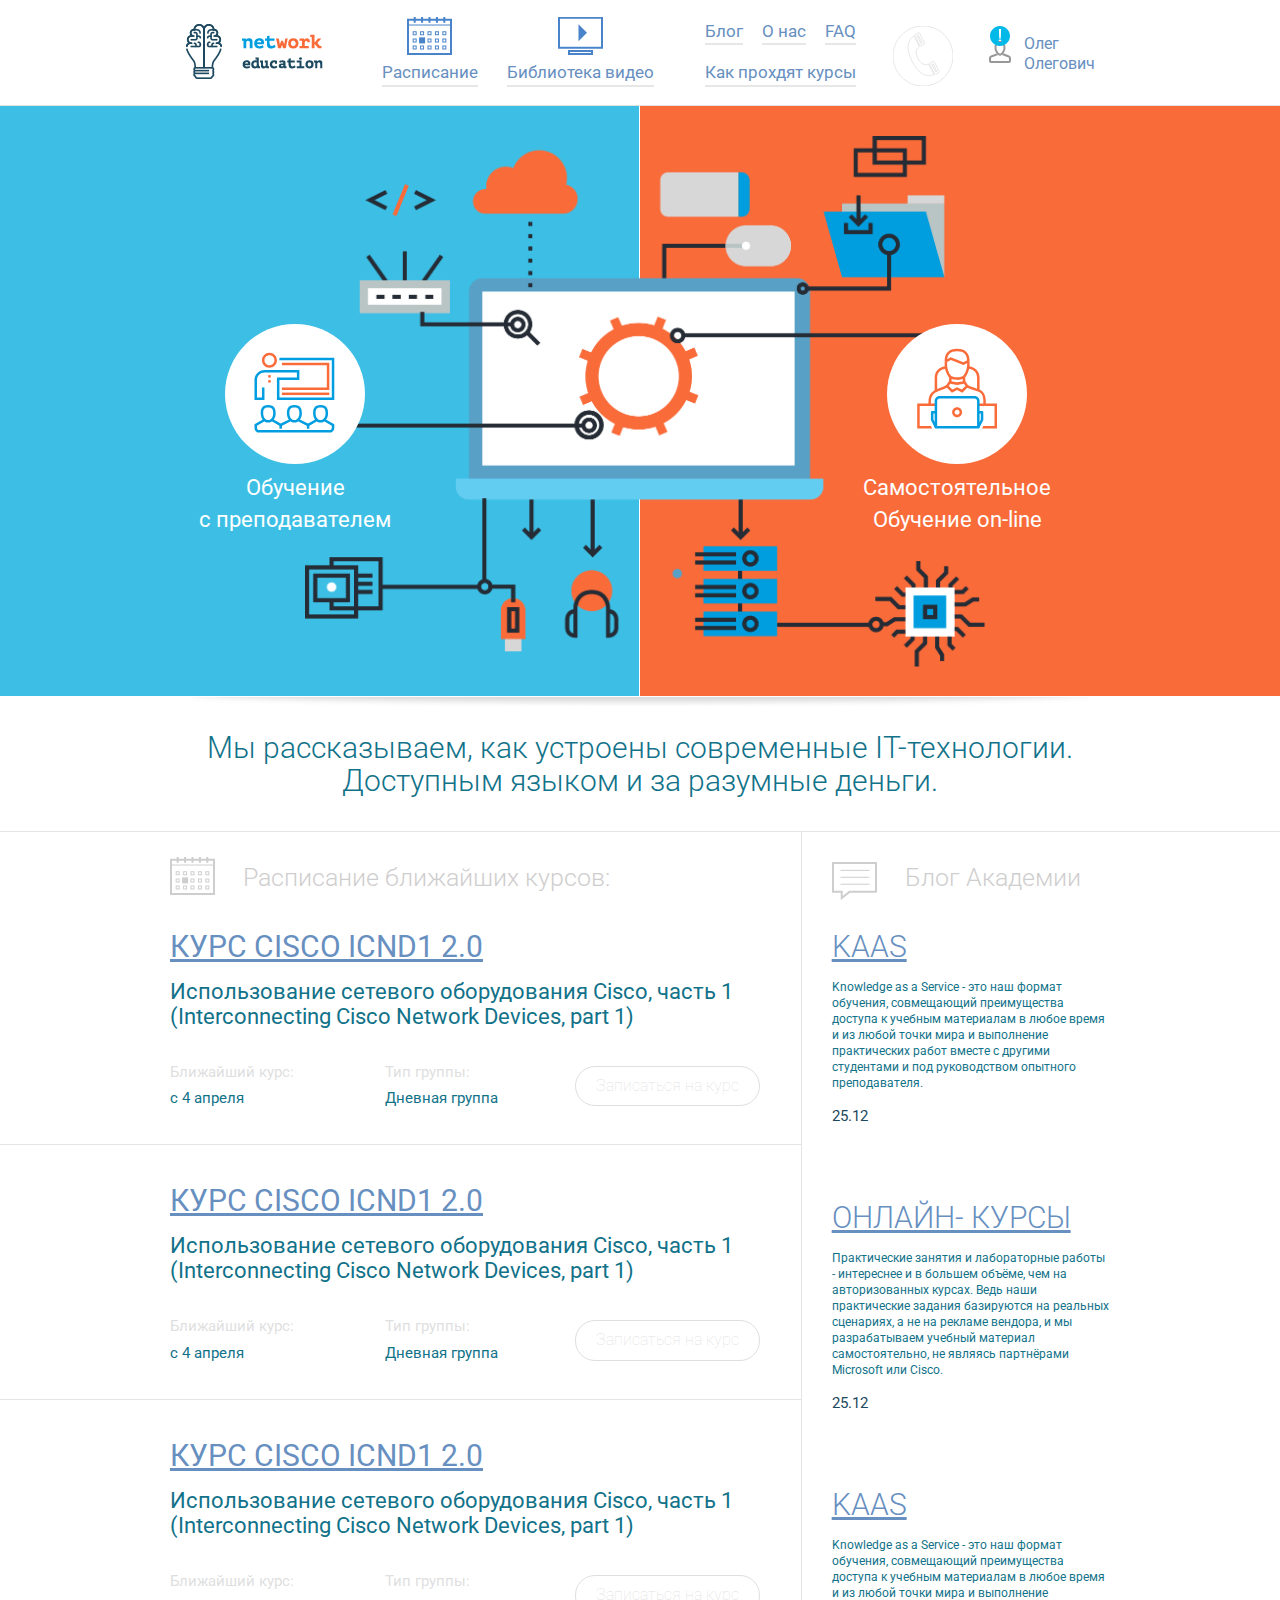
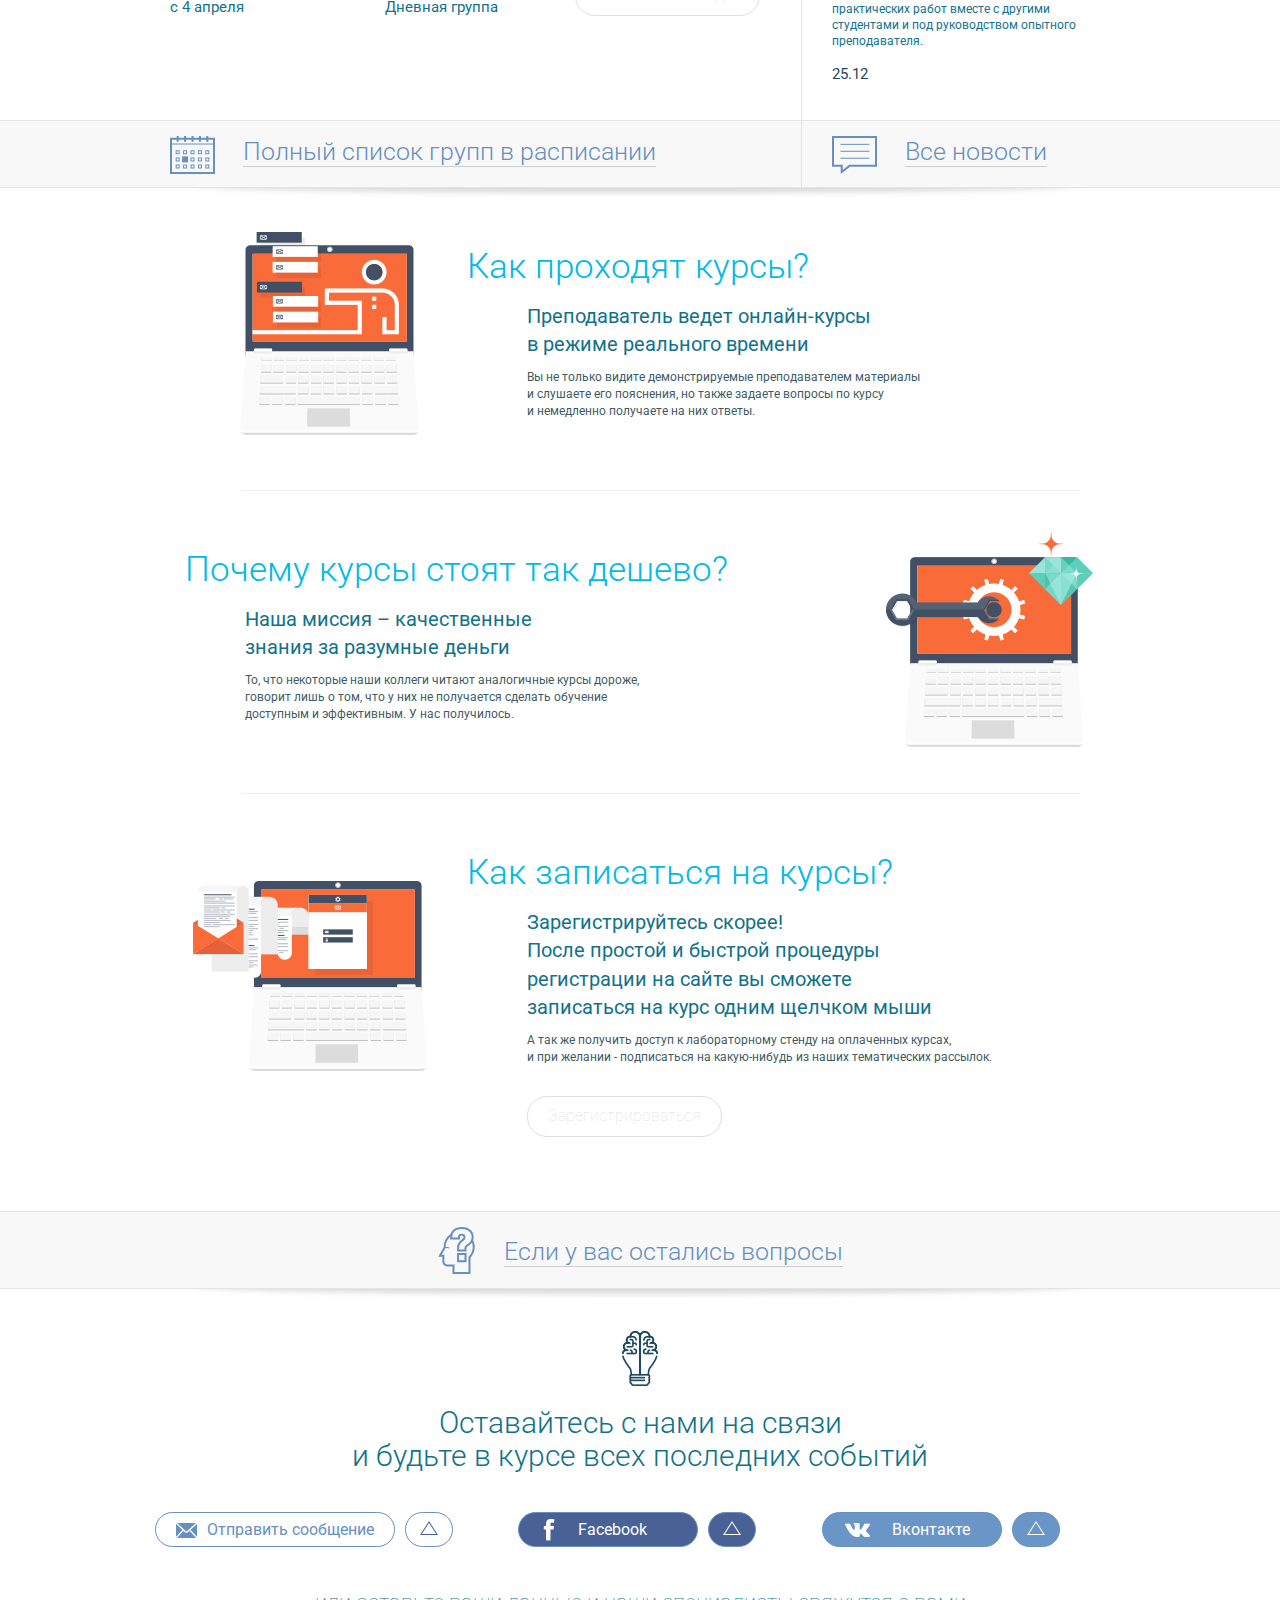
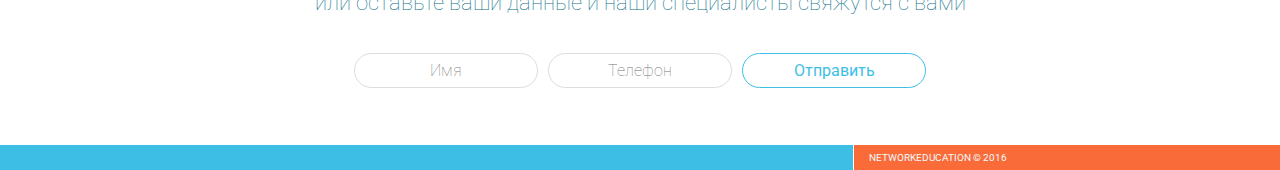
==== index.html @ aee4efd5 "Добавь кнопки состояний, выпадающие блоки" ====
<!DOCTYPE html>
<html lang="en">
<head>
    <meta charset="utf-8">
    <meta http-equiv="X-UA-Compatible" content="IE=edge">
    <meta name="viewport" content="width=device-width, initial-scale=1">
    <!-- The above 3 meta tags *must* come first in the head; any other head content must come *after* these tags -->
    <title>NetWork</title>
    <!-- Bootstrap -->
    <link href="css/bootstrap.min.css" rel="stylesheet">
    <link href="css/style.css" rel="stylesheet">
    <!-- HTML5 shim and Respond.js for IE8 support of HTML5 elements and media queries -->
    <!-- WARNING: Respond.js doesn't work if you view the page via file:// -->
    <!--[if lt IE 9]>
      <script src="https://oss.maxcdn.com/html5shiv/3.7.2/html5shiv.min.js"></script>
      <script src="https://oss.maxcdn.com/respond/1.4.2/respond.min.js"></script>
    <![endif]-->
</head>
<body>
<div class="header">
    <div class="container">
        <div class="col-xs-2">
            <a href="#" class="logo">
                <img src="img/logo.png" alt="">
            </a>
        </div>
        <div class="col-xs-10">
            <ul class="link_header link_header_icons">
                <li>
                    <a href="#">
                    <span class="link_header_ico">
                        <svg version="1.1" baseProfile="basic" id="Слой_1"
	 xmlns="http://www.w3.org/2000/svg" xmlns:xlink="http://www.w3.org/1999/xlink" x="0px" y="0px" width="45px" height="38px"
	 viewBox="0 0 45 38" xml:space="preserve">
<g>
	<path fill="#4984CA" d="M43,3.717V36H2V3.717H43 M45,1.717H0V38h45V1.717L45,1.717z"/>
</g>
<g>
	<g>
		<path fill="#4984CA" d="M8.67,15.317v2h-2v-2H8.67 M9.67,14.317h-4v4h4V14.317L9.67,14.317z"/>
	</g>
	<g>
		<path fill="#4984CA" d="M16.085,15.317v2h-2v-2H16.085 M17.085,14.317h-4v4h4V14.317L17.085,14.317z"/>
	</g>
	<g>
		<path fill="#4984CA" d="M23.5,15.317v2h-2v-2H23.5 M24.5,14.317h-4v4h4V14.317L24.5,14.317z"/>
	</g>
	<g>
		<path fill="#4984CA" d="M30.916,15.317v2h-2v-2H30.916 M31.916,14.317h-4v4h4V14.317L31.916,14.317z"/>
	</g>
	<g>
		<path fill="#4984CA" d="M38.331,15.317v2h-2v-2H38.331 M39.331,14.317h-4v4h4V14.317L39.331,14.317z"/>
	</g>
</g>
<g>
	<path fill="#4984CA" d="M8.67,22.389v2h-2v-2H8.67 M9.67,21.389h-4v4h4V21.389L9.67,21.389z"/>
</g>
<g>
	<path fill="#4984CA" d="M18.085,20.389h-6v6h6V20.389L18.085,20.389z"/>
</g>
<g>
	<path fill="#4984CA" d="M23.5,22.389v2h-2v-2H23.5 M24.5,21.389h-4v4h4V21.389L24.5,21.389z"/>
</g>
<g>
	<path fill="#4984CA" d="M30.916,22.389v2h-2v-2H30.916 M31.916,21.389h-4v4h4V21.389L31.916,21.389z"/>
</g>
<g>
	<path fill="#4984CA" d="M38.331,22.389v2h-2v-2H38.331 M39.331,21.389h-4v4h4V21.389L39.331,21.389z"/>
</g>
<g>
	<g>
		<path fill="#4984CA" d="M8.67,29.46v2h-2v-2H8.67 M9.67,28.46h-4v4h4V28.46L9.67,28.46z"/>
	</g>
	<g>
		<path fill="#4984CA" d="M16.085,29.46v2h-2v-2H16.085 M17.085,28.46h-4v4h4V28.46L17.085,28.46z"/>
	</g>
	<g>
		<path fill="#4984CA" d="M23.5,29.46v2h-2v-2H23.5 M24.5,28.46h-4v4h4V28.46L24.5,28.46z"/>
	</g>
	<g>
		<path fill="#4984CA" d="M30.916,29.46v2h-2v-2H30.916 M31.916,28.46h-4v4h4V28.46L31.916,28.46z"/>
	</g>
	<g>
		<path fill="#4984CA" d="M38.331,29.46v2h-2v-2H38.331 M39.331,28.46h-4v4h4V28.46L39.331,28.46z"/>
	</g>
</g>
<g>
	<rect x="7.17" y="0.217" fill="#4984CA" width="1" height="5"/>
	<g>
		<path fill="#4984CA" d="M7.67,0.717v4V0.717 M8.67-0.283h-2v6h2V-0.283L8.67-0.283z"/>
	</g>
</g>
<g>
	<rect x="36.832" y="0.217" fill="#4984CA" width="1" height="5"/>
	<g>
		<path fill="#4984CA" d="M37.332,0.717v4V0.717 M38.332-0.283h-2v6h2V-0.283L38.332-0.283z"/>
	</g>
</g>
<g>
	<rect x="14.585" y="0.217" fill="#4984CA" width="1" height="5"/>
	<g>
		<path fill="#4984CA" d="M15.085,0.717v4V0.717 M16.085-0.283h-2v6h2V-0.283L16.085-0.283z"/>
	</g>
</g>
<g>
	<rect x="22" y="0.217" fill="#4984CA" width="1" height="5"/>
	<g>
		<path fill="#4984CA" d="M22.5,0.717v4V0.717 M23.5-0.283h-2v6h2V-0.283L23.5-0.283z"/>
	</g>
</g>
<g>
	<rect x="29.416" y="0.217" fill="#4984CA" width="1" height="5"/>
	<g>
		<path fill="#4984CA" d="M29.916,0.717v4V0.717 M30.916-0.283h-2v6h2V-0.283L30.916-0.283z"/>
	</g>
</g>
<line fill="none" stroke="#4984CA" stroke-miterlimit="10" x1="0" y1="8.016" x2="45" y2="8.016"/>
</svg>
                    </span>
                    <span class="link_header_txt">
                        Расписание
                    </span>
                </a>
                </li>
                <li>
                    <a href="#">
                    <span class="link_header_ico">
                        <svg version="1.1" baseProfile="basic" id="Слой_1"
	 xmlns="http://www.w3.org/2000/svg" xmlns:xlink="http://www.w3.org/1999/xlink" x="0px" y="0px" width="45px" height="38px"
	 viewBox="0 0 45 38" xml:space="preserve">
<g>
	<path fill="#4984CA" d="M43,1.717v28H2v-28H43 M45-0.283H0v32h45V-0.283L45-0.283z"/>
</g>
<g>
	<path fill="#4984CA" d="M33,35v1H12v-1H33 M35,33H10v5h25V33L35,33z"/>
</g>
<polygon fill="#4984CA" points="20.508,24.208 20.508,7.225 29,15.716 "/>
</svg>
                    </span>
                    <span class="link_header_txt">
                        Библиотека видео
                    </span>
                    </a>
                </li>
            </ul>
            <ul class="link_header links_header">
                <li>
                    <a href="#">
                    <span class="link_header_txt">
                        Блог
                    </span>
                    </a>
                </li>
                <li>
                    <a href="#">
                    <span class="link_header_txt">
                        О нас
                    </span>
                    </a>
                </li>
                <li>
                    <a href="#">
                    <span class="link_header_txt">
                       FAQ
                    </span>
                    </a>
                </li>
                <li>
                    <a href="#">
                    <span class="link_header_txt">
                        Как прохдят курсы
                    </span>
                    </a>
                </li>
            </ul>
            <div class="call_and_prof_name">
                <div class="phone_bl">
                    <button class="call_btn">
                        <svg version="1.1" id="Слой_1" xmlns="http://www.w3.org/2000/svg" xmlns:xlink="http://www.w3.org/1999/xlink" x="0px" y="0px"
	 width="60px" height="60px" viewBox="0 0 60 60" enable-background="new 0 0 60 60" xml:space="preserve">
<path class="circle_phone" fill="transparent" stroke="#e7e7e7" d="M30,0C13.432,0,0,13.432,0,30c0,16.568,13.432,30,30,30c16.568,0,30-13.432,30-30C60,13.432,46.568,0,30,0
	L30,0z"/>
<g>
	<path fill="none" stroke="#e7e7e7" d="M25.257,9.135l3.926,7.616l-1.157,0.596L24.1,9.731L25.257,9.135 M25.815,6.686
		c-0.108,0-0.218,0.025-0.321,0.077l-3.462,1.785c-0.345,0.178-0.481,0.603-0.304,0.947l5.115,9.921
		c0.124,0.242,0.371,0.381,0.626,0.381c0.108,0,0.218-0.025,0.32-0.078l3.463-1.786c0.344-0.179,0.479-0.601,0.303-0.947
		l-5.114-9.92C26.317,6.824,26.07,6.686,25.815,6.686L25.815,6.686z"/>
</g>
<g>
	<path fill="none" stroke="#e7e7e7" d="M40.002,37.708l3.925,7.612l-1.157,0.598l-3.924-7.613L40.002,37.708 M40.561,35.258
		c-0.106,0-0.219,0.025-0.322,0.079l-3.463,1.783c-0.344,0.177-0.479,0.603-0.303,0.946l5.114,9.922
		c0.122,0.242,0.368,0.381,0.624,0.381c0.107,0,0.219-0.025,0.322-0.078l3.462-1.786c0.345-0.177,0.479-0.603,0.305-0.944
		l-5.114-9.922C41.061,35.396,40.814,35.258,40.561,35.258L40.561,35.258z"/>
</g>
<g>
	<path fill="none" stroke="#e7e7e7"d="M36.309,49.619c-4.468,0-11.064-2.471-17.13-14.241c-8.463-16.423-1.464-23.122,0.883-24.783L21,9.93
		l5.465,10.603l-0.683,0.506c-0.546,0.404-1.314,1.123-1.871,2.249c-0.828,1.673-1.326,4.614,1.002,9.134
		c2.631,5.105,5.729,6.178,7.866,6.178c0.822,0,1.496-0.156,1.918-0.287l0.802-0.252l5.46,10.602l-1.087,0.379
		C39.113,49.305,37.88,49.619,36.309,49.619z"/>
</g>
</svg>
                    </button>
                    <div class="call_back__data">
                        <svg class="phone_ico_call" version="1.1" id="Слой_1" xmlns="http://www.w3.org/2000/svg" xmlns:xlink="http://www.w3.org/1999/xlink" x="0px" y="0px"
	 width="60px" height="60px" viewBox="0 0 60 60" enable-background="new 0 0 60 60" xml:space="preserve">
<path class="circle_phone" fill="transparent" stroke="none" d="M30,0C13.432,0,0,13.432,0,30c0,16.568,13.432,30,30,30c16.568,0,30-13.432,30-30C60,13.432,46.568,0,30,0
	L30,0z"/>
<g>
	<path fill="none" stroke="#e7e7e7" d="M25.257,9.135l3.926,7.616l-1.157,0.596L24.1,9.731L25.257,9.135 M25.815,6.686
		c-0.108,0-0.218,0.025-0.321,0.077l-3.462,1.785c-0.345,0.178-0.481,0.603-0.304,0.947l5.115,9.921
		c0.124,0.242,0.371,0.381,0.626,0.381c0.108,0,0.218-0.025,0.32-0.078l3.463-1.786c0.344-0.179,0.479-0.601,0.303-0.947
		l-5.114-9.92C26.317,6.824,26.07,6.686,25.815,6.686L25.815,6.686z"/>
</g>
<g>
	<path fill="none" stroke="#e7e7e7" d="M40.002,37.708l3.925,7.612l-1.157,0.598l-3.924-7.613L40.002,37.708 M40.561,35.258
		c-0.106,0-0.219,0.025-0.322,0.079l-3.463,1.783c-0.344,0.177-0.479,0.603-0.303,0.946l5.114,9.922
		c0.122,0.242,0.368,0.381,0.624,0.381c0.107,0,0.219-0.025,0.322-0.078l3.462-1.786c0.345-0.177,0.479-0.603,0.305-0.944
		l-5.114-9.922C41.061,35.396,40.814,35.258,40.561,35.258L40.561,35.258z"/>
</g>
<g>
	<path fill="none" stroke="#e7e7e7"d="M36.309,49.619c-4.468,0-11.064-2.471-17.13-14.241c-8.463-16.423-1.464-23.122,0.883-24.783L21,9.93
		l5.465,10.603l-0.683,0.506c-0.546,0.404-1.314,1.123-1.871,2.249c-0.828,1.673-1.326,4.614,1.002,9.134
		c2.631,5.105,5.729,6.178,7.866,6.178c0.822,0,1.496-0.156,1.918-0.287l0.802-0.252l5.46,10.602l-1.087,0.379
		C39.113,49.305,37.88,49.619,36.309,49.619z"/>
</g>
</svg>
                      <div class="call_back_container">
                          <p>Оставьте ваши данные и наши специалисты свяжутся с вами</p>
                          <div class="col-xs-4 form_callback">
                              <input type="text" class="form_input" placeholder="Имя">
                          </div>
                          <div class="col-xs-4 form_callback">
                              <input type="text" class="form_input" placeholder="Телефон">
                          </div>
                          <div class="col-xs-4 form_callback">
                              <a href="#" class="btn_form">Отправить</a>
                          </div>
                      </div>
                    </div>
                </div>
                <a href="#" class="prof_link">
                    <span class="prof_link_ico">
                        <svg version="1.1" baseProfile="basic" id="Слой_1"
	 xmlns="http://www.w3.org/2000/svg" xmlns:xlink="http://www.w3.org/1999/xlink" x="0px" y="0px" width="22px" height="22px"
	 viewBox="0 0 22 22" xml:space="preserve">
<path fill="#989898" d="M11,1.858c2.879,0,3.51,3.548,3.51,4.916c0,2.461-2.034,5.851-3.51,5.851c-1.476,0-3.51-3.39-3.51-5.851
	C7.49,5.407,8.121,1.858,11,1.858 M11-0.142c-3.875,0-5.51,3.873-5.51,6.916c0,3.043,2.466,7.851,5.51,7.851
	c3.043,0,5.51-4.808,5.51-7.851C16.51,3.731,14.875-0.142,11-0.142L11-0.142z"/>
<g>
	<path fill="#989898" d="M122.5-12.25v28h-41v-28H122.5 M124.5-14.25h-45v32h45V-14.25L124.5-14.25z"/>
</g>
<path fill="#989898" d="M20.137,14.523l-5.584-2.179c-0.45,0.621-0.962,1.156-1.518,1.554l6.373,2.487
	C19.668,16.487,20,16.973,20,17.251V20H2v-2.749c0-0.274,0.327-0.749,0.583-0.847l6.443-2.466c-0.566-0.392-1.089-0.924-1.548-1.549
	l-5.61,2.146C0.84,14.93,0,16.151,0,17.251V20c0,1.1,0.9,2,2,2h18c1.1,0,2-0.9,2-2v-2.749C22,16.151,21.161,14.924,20.137,14.523z"
	/>
</svg>
                    </span>
                    <span class="prof_link_name">
                        Олег<br>
                        Олегович
                    </span>
                </a>
            </div>
        </div>
    </div>
</div>
<div class="content">
    <div class="trainin_bl">
        <a href="#" class="trainin_bl_left">
            <img class="image_left" src="img/img_blue_bl.png">
            <span class="trainin_link">
                <span class="trainin_link_ico">
                    <img src="img/left.svg" alt="">
                </span>
                <span class="trainin_link_txt">Обучение<br>с преподавателем</span>
            </span>
        </a>
        <a href="#" class="trainin_bl_right">
            <img class="image_right" src="img/img_orange_bl.png">
            <span class="trainin_link">
                <span class="trainin_link_ico">
                    <img src="img/right.svg" alt="">
                </span>
                <span class="trainin_link_txt">Самостоятельное<br>Обучение on-line</span>
            </span>
        </a>
    </div>
    <div class="container">
        <div class="row">
            <div class="col-xs-12 text-center">
                <h1 class="title_opis">Мы рассказываем, как устроены современные IT-технологии.
                    Доступным языком и за разумные деньги.</h1>
            </div>
        </div>
        <div class="row kurs_and_news_bl">
            <div class="col-xs-8 courses_bl_list">
                <div class="col-xs-12">
                    <p class="forums_blocks courses block">
                        <span class="ico_forums">
                        <svg version="1.1" baseProfile="basic" id="Слой_1"
	 xmlns="http://www.w3.org/2000/svg" xmlns:xlink="http://www.w3.org/1999/xlink" x="0px" y="0px" width="45px" height="38px"
	 viewBox="0 0 45 38" xml:space="preserve">
<g>
	<path fill="#4984CA" d="M43,3.717V36H2V3.717H43 M45,1.717H0V38h45V1.717L45,1.717z"/>
</g>
<g>
	<g>
		<path fill="#4984CA" d="M8.67,15.317v2h-2v-2H8.67 M9.67,14.317h-4v4h4V14.317L9.67,14.317z"/>
	</g>
	<g>
		<path fill="#4984CA" d="M16.085,15.317v2h-2v-2H16.085 M17.085,14.317h-4v4h4V14.317L17.085,14.317z"/>
	</g>
	<g>
		<path fill="#4984CA" d="M23.5,15.317v2h-2v-2H23.5 M24.5,14.317h-4v4h4V14.317L24.5,14.317z"/>
	</g>
	<g>
		<path fill="#4984CA" d="M30.916,15.317v2h-2v-2H30.916 M31.916,14.317h-4v4h4V14.317L31.916,14.317z"/>
	</g>
	<g>
		<path fill="#4984CA" d="M38.331,15.317v2h-2v-2H38.331 M39.331,14.317h-4v4h4V14.317L39.331,14.317z"/>
	</g>
</g>
<g>
	<path fill="#4984CA" d="M8.67,22.389v2h-2v-2H8.67 M9.67,21.389h-4v4h4V21.389L9.67,21.389z"/>
</g>
<g>
	<path fill="#4984CA" d="M18.085,20.389h-6v6h6V20.389L18.085,20.389z"/>
</g>
<g>
	<path fill="#4984CA" d="M23.5,22.389v2h-2v-2H23.5 M24.5,21.389h-4v4h4V21.389L24.5,21.389z"/>
</g>
<g>
	<path fill="#4984CA" d="M30.916,22.389v2h-2v-2H30.916 M31.916,21.389h-4v4h4V21.389L31.916,21.389z"/>
</g>
<g>
	<path fill="#4984CA" d="M38.331,22.389v2h-2v-2H38.331 M39.331,21.389h-4v4h4V21.389L39.331,21.389z"/>
</g>
<g>
	<g>
		<path fill="#4984CA" d="M8.67,29.46v2h-2v-2H8.67 M9.67,28.46h-4v4h4V28.46L9.67,28.46z"/>
	</g>
	<g>
		<path fill="#4984CA" d="M16.085,29.46v2h-2v-2H16.085 M17.085,28.46h-4v4h4V28.46L17.085,28.46z"/>
	</g>
	<g>
		<path fill="#4984CA" d="M23.5,29.46v2h-2v-2H23.5 M24.5,28.46h-4v4h4V28.46L24.5,28.46z"/>
	</g>
	<g>
		<path fill="#4984CA" d="M30.916,29.46v2h-2v-2H30.916 M31.916,28.46h-4v4h4V28.46L31.916,28.46z"/>
	</g>
	<g>
		<path fill="#4984CA" d="M38.331,29.46v2h-2v-2H38.331 M39.331,28.46h-4v4h4V28.46L39.331,28.46z"/>
	</g>
</g>
<g>
	<rect x="7.17" y="0.217" fill="#4984CA" width="1" height="5"/>
	<g>
		<path fill="#4984CA" d="M7.67,0.717v4V0.717 M8.67-0.283h-2v6h2V-0.283L8.67-0.283z"/>
	</g>
</g>
<g>
	<rect x="36.832" y="0.217" fill="#4984CA" width="1" height="5"/>
	<g>
		<path fill="#4984CA" d="M37.332,0.717v4V0.717 M38.332-0.283h-2v6h2V-0.283L38.332-0.283z"/>
	</g>
</g>
<g>
	<rect x="14.585" y="0.217" fill="#4984CA" width="1" height="5"/>
	<g>
		<path fill="#4984CA" d="M15.085,0.717v4V0.717 M16.085-0.283h-2v6h2V-0.283L16.085-0.283z"/>
	</g>
</g>
<g>
	<rect x="22" y="0.217" fill="#4984CA" width="1" height="5"/>
	<g>
		<path fill="#4984CA" d="M22.5,0.717v4V0.717 M23.5-0.283h-2v6h2V-0.283L23.5-0.283z"/>
	</g>
</g>
<g>
	<rect x="29.416" y="0.217" fill="#4984CA" width="1" height="5"/>
	<g>
		<path fill="#4984CA" d="M29.916,0.717v4V0.717 M30.916-0.283h-2v6h2V-0.283L30.916-0.283z"/>
	</g>
</g>
<line fill="none" stroke="#4984CA" stroke-miterlimit="10" x1="0" y1="8.016" x2="45" y2="8.016"/>
</svg>
                    </span>
                        Расписание ближайших курсов:</p>
                </div>
                <div class="col-xs-12 kurs_bl">
                    <div class="row">
                        <div class="col-xs-12">
                            <a href="#" class="title_name_courses">Курс Cisco ICND1 2.0</a>
                            <p class="info_name_courses">Использование сетевого оборудования Cisco, часть 1 (Interconnecting Cisco Network Devices, part 1) </p>
                        </div>
                    </div>
                    <div class="row">
                        <div class="col-xs-4">
                            <span class="nearest_courses">Ближайший курс:</span>
                            <span class="nearest_courses_date">с 4 апреля</span>
                        </div>
                        <div class="col-xs-4">
                            <span class="nearest_courses">Тип группы:</span>
                            <span class="nearest_courses_date">Дневная группа</span>
                        </div>
                        <div class="col-xs-4">
                            <button class="btn btn_rec_courses">Записаться на курс</button>
                        </div>
                    </div>
                </div>
                <div class="col-xs-12 kurs_bl">
                    <div class="row">
                        <div class="col-xs-12">
                            <a href="#" class="title_name_courses">Курс Cisco ICND1 2.0</a>
                            <p class="info_name_courses">Использование сетевого оборудования Cisco, часть 1 (Interconnecting Cisco Network Devices, part 1) </p>
                        </div>
                    </div>
                    <div class="row">
                        <div class="col-xs-4">
                            <span class="nearest_courses">Ближайший курс:</span>
                            <span class="nearest_courses_date">с 4 апреля</span>
                        </div>
                        <div class="col-xs-4">
                            <span class="nearest_courses">Тип группы:</span>
                            <span class="nearest_courses_date">Дневная группа</span>
                        </div>
                        <div class="col-xs-4">
                            <button class="btn btn_rec_courses">Записаться на курс</button>
                        </div>
                    </div>
                </div>
                <div class="col-xs-12 kurs_bl">
                    <div class="row">
                        <div class="col-xs-12">
                            <a href="#" class="title_name_courses">Курс Cisco ICND1 2.0</a>
                            <p class="info_name_courses">Использование сетевого оборудования Cisco, часть 1 (Interconnecting Cisco Network Devices, part 1) </p>
                        </div>
                    </div>
                    <div class="row">
                        <div class="col-xs-4">
                            <span class="nearest_courses">Ближайший курс:</span>
                            <span class="nearest_courses_date">с 4 апреля</span>
                        </div>
                        <div class="col-xs-4">
                            <span class="nearest_courses">Тип группы:</span>
                            <span class="nearest_courses_date">Дневная группа</span>
                        </div>
                        <div class="col-xs-4">
                            <button class="btn btn_rec_courses">Записаться на курс</button>
                        </div>
                    </div>
                </div>
            </div>
            <div class="col-xs-4 blogs_bl_list">
                <div class="col-xs-12">
                    <p class="forums_blocks blog_academ">
                        <span class="ico_forums">
                        <svg version="1.1" baseProfile="basic" id="Слой_1"
	 xmlns="http://www.w3.org/2000/svg" xmlns:xlink="http://www.w3.org/1999/xlink" x="0px" y="0px" width="45px" height="38px"
	 viewBox="0 0 45 38" xml:space="preserve">
<g>
	<g>
		<g>
			<path fill="#4984CA" d="M43,2v26.703H18.122h-0.686l-0.542,0.421l-6.156,4.787v-3.208v-2h-2H2V2H43 M45,0H0v30.703h8.738V38
				l9.384-7.297H45V0L45,0z"/>
		</g>
		<g>
			<g>
				<rect x="8.46" y="7.83" fill="#4984CA" width="28.929" height="1"/>
			</g>
			<g>
				<rect x="8.46" y="14.775" fill="#4984CA" width="28.929" height="1"/>
			</g>
			<g>
				<rect x="8.46" y="21.716" fill="#4984CA" width="28.929" height="1"/>
			</g>
		</g>
	</g>
</g>
</svg>
                    </span>
                        Блог Академии</p>
                </div>
                <div class="col-xs-12 blogs_bl">
                    <div class="row">
                        <div class="col-xs-12">
                            <a href="#" class="title_name_courses">KaaS</a>
                            <p class="info_name_courses">Knowledge as a Service - это наш
                                формат обучения, совмещающий
                                преимущества доступа к учебным материалам в любое время и из любой точки мира и выполнение практических работ вместе с другими студентами и под руководством опытного преподавателя.</p>
                        </div>
                    </div>
                    <div class="row">
                        <div class="col-xs-12">
                            <span class="date_blogs">25.12</span>
                        </div>
                    </div>
                </div>
                <div class="col-xs-12 blogs_bl">
                    <div class="row">
                        <div class="col-xs-12">
                            <a href="#" class="title_name_courses">Онлайн- курсы</a>
                            <p class="info_name_courses">
                                Практические занятия и лабораторные работы - интереснее и в большем объёме, чем на авторизованных курсах. Ведь наши практические задания базируются на реальных сценариях, а не на рекламе вендора, и мы разрабатываем учебный материал самостоятельно, не являясь партнёрами Microsoft или Cisco.
                            </p>
                        </div>
                    </div>
                    <div class="row">
                        <div class="col-xs-12">
                            <span class="date_blogs">25.12</span>
                        </div>
                    </div>
                </div>
                <div class="col-xs-12 blogs_bl">
                    <div class="row">
                        <div class="col-xs-12">
                            <a href="#" class="title_name_courses">KaaS</a>
                            <p class="info_name_courses">Knowledge as a Service - это наш
                                формат обучения, совмещающий
                                преимущества доступа к учебным материалам в любое время и из любой точки мира и выполнение практических работ вместе с другими студентами и под руководством опытного преподавателя.</p>
                        </div>
                    </div>
                    <div class="row">
                        <div class="col-xs-12">
                            <span class="date_blogs">25.12</span>
                        </div>
                    </div>
                </div>
            </div>
        </div>
    </div>
    <div class="link_pod_kurs">
        <div class="container">
            <div class="row kurs_and_news_bl">
                <div class="col-xs-8 courses_bl_list">
                    <div class="col-xs-12">
                        <a href="#" class="forums_blocks blog_academ">
                        <span class="ico_forums">
                          <svg version="1.1" baseProfile="basic" id="Слой_1"
	 xmlns="http://www.w3.org/2000/svg" xmlns:xlink="http://www.w3.org/1999/xlink" x="0px" y="0px" width="45px" height="38px"
	 viewBox="0 0 45 38" xml:space="preserve">
<g>
	<path fill="#4984CA" d="M43,3.717V36H2V3.717H43 M45,1.717H0V38h45V1.717L45,1.717z"/>
</g>
<g>
	<g>
		<path fill="#4984CA" d="M8.67,15.317v2h-2v-2H8.67 M9.67,14.317h-4v4h4V14.317L9.67,14.317z"/>
	</g>
	<g>
		<path fill="#4984CA" d="M16.085,15.317v2h-2v-2H16.085 M17.085,14.317h-4v4h4V14.317L17.085,14.317z"/>
	</g>
	<g>
		<path fill="#4984CA" d="M23.5,15.317v2h-2v-2H23.5 M24.5,14.317h-4v4h4V14.317L24.5,14.317z"/>
	</g>
	<g>
		<path fill="#4984CA" d="M30.916,15.317v2h-2v-2H30.916 M31.916,14.317h-4v4h4V14.317L31.916,14.317z"/>
	</g>
	<g>
		<path fill="#4984CA" d="M38.331,15.317v2h-2v-2H38.331 M39.331,14.317h-4v4h4V14.317L39.331,14.317z"/>
	</g>
</g>
<g>
	<path fill="#4984CA" d="M8.67,22.389v2h-2v-2H8.67 M9.67,21.389h-4v4h4V21.389L9.67,21.389z"/>
</g>
<g>
	<path fill="#4984CA" d="M18.085,20.389h-6v6h6V20.389L18.085,20.389z"/>
</g>
<g>
	<path fill="#4984CA" d="M23.5,22.389v2h-2v-2H23.5 M24.5,21.389h-4v4h4V21.389L24.5,21.389z"/>
</g>
<g>
	<path fill="#4984CA" d="M30.916,22.389v2h-2v-2H30.916 M31.916,21.389h-4v4h4V21.389L31.916,21.389z"/>
</g>
<g>
	<path fill="#4984CA" d="M38.331,22.389v2h-2v-2H38.331 M39.331,21.389h-4v4h4V21.389L39.331,21.389z"/>
</g>
<g>
	<g>
		<path fill="#4984CA" d="M8.67,29.46v2h-2v-2H8.67 M9.67,28.46h-4v4h4V28.46L9.67,28.46z"/>
	</g>
	<g>
		<path fill="#4984CA" d="M16.085,29.46v2h-2v-2H16.085 M17.085,28.46h-4v4h4V28.46L17.085,28.46z"/>
	</g>
	<g>
		<path fill="#4984CA" d="M23.5,29.46v2h-2v-2H23.5 M24.5,28.46h-4v4h4V28.46L24.5,28.46z"/>
	</g>
	<g>
		<path fill="#4984CA" d="M30.916,29.46v2h-2v-2H30.916 M31.916,28.46h-4v4h4V28.46L31.916,28.46z"/>
	</g>
	<g>
		<path fill="#4984CA" d="M38.331,29.46v2h-2v-2H38.331 M39.331,28.46h-4v4h4V28.46L39.331,28.46z"/>
	</g>
</g>
<g>
	<rect x="7.17" y="0.217" fill="#4984CA" width="1" height="5"/>
	<g>
		<path fill="#4984CA" d="M7.67,0.717v4V0.717 M8.67-0.283h-2v6h2V-0.283L8.67-0.283z"/>
	</g>
</g>
<g>
	<rect x="36.832" y="0.217" fill="#4984CA" width="1" height="5"/>
	<g>
		<path fill="#4984CA" d="M37.332,0.717v4V0.717 M38.332-0.283h-2v6h2V-0.283L38.332-0.283z"/>
	</g>
</g>
<g>
	<rect x="14.585" y="0.217" fill="#4984CA" width="1" height="5"/>
	<g>
		<path fill="#4984CA" d="M15.085,0.717v4V0.717 M16.085-0.283h-2v6h2V-0.283L16.085-0.283z"/>
	</g>
</g>
<g>
	<rect x="22" y="0.217" fill="#4984CA" width="1" height="5"/>
	<g>
		<path fill="#4984CA" d="M22.5,0.717v4V0.717 M23.5-0.283h-2v6h2V-0.283L23.5-0.283z"/>
	</g>
</g>
<g>
	<rect x="29.416" y="0.217" fill="#4984CA" width="1" height="5"/>
	<g>
		<path fill="#4984CA" d="M29.916,0.717v4V0.717 M30.916-0.283h-2v6h2V-0.283L30.916-0.283z"/>
	</g>
</g>
<line fill="none" stroke="#4984CA" stroke-miterlimit="10" x1="0" y1="8.016" x2="45" y2="8.016"/>
</svg>
                    </span>
                            <span>Полный список групп в расписании</span></a>
                    </div>
                </div>
                <div class="col-xs-4 blogs_bl_list">
                    <div class="col-xs-12">
                        <a href="#" class="forums_blocks blog_academ">
                        <span class="ico_forums">
                        <svg version="1.1" baseProfile="basic" id="Слой_1"
	 xmlns="http://www.w3.org/2000/svg" xmlns:xlink="http://www.w3.org/1999/xlink" x="0px" y="0px" width="45px" height="38px"
	 viewBox="0 0 45 38" xml:space="preserve">
<g>
	<g>
		<g>
			<path fill="#4984CA" d="M43,2v26.703H18.122h-0.686l-0.542,0.421l-6.156,4.787v-3.208v-2h-2H2V2H43 M45,0H0v30.703h8.738V38
				l9.384-7.297H45V0L45,0z"/>
		</g>
		<g>
			<g>
				<rect x="8.46" y="7.83" fill="#4984CA" width="28.929" height="1"/>
			</g>
			<g>
				<rect x="8.46" y="14.775" fill="#4984CA" width="28.929" height="1"/>
			</g>
			<g>
				<rect x="8.46" y="21.716" fill="#4984CA" width="28.929" height="1"/>
			</g>
		</g>
	</g>
</g>
</svg>
                    </span>
                            <span>Все новости</span></a>
                    </div>
                </div>
            </div>
        </div>
    </div>
    <div class="container step_courses">
        <div class="row step_courses_list">
            <div class="col-xs-3 step_courses_img_bl">
                <img src="img/img_1.png" alt="">
            </div>
            <div class="col-xs-7 step_courses_txt_bl">
                <h3 class="step_courses_title">Как проходят курсы?</h3>
                <div class="step_courses_bl_txt">
                    <p class="step_courses_text">Преподаватель ведет онлайн-курсы<br>
                        в режиме реального времени </p>
                    <p class="step_courses_comment">Вы не только видите демонстрируемые преподавателем материалы<br>
                        и слушаете его пояснения, но также задаете вопросы по курсу<br>
                        и немедленно получаете на них ответы.</p>
                </div>
            </div>
            <hr>
        </div>
        <div class="row step_courses_list">
            <div class="col-xs-7 step_courses_txt_bl">
                <h3 class="step_courses_title">Почему курсы стоят так дешево?</h3>
                <div class="step_courses_bl_txt">
                    <p class="step_courses_text">Наша миссия – качественные<br>
                        знания за разумные деньги </p>
                    <p class="step_courses_comment">То, что некоторые наши коллеги читают аналогичные курсы дороже,<br>
                        говорит лишь о том, что у них не получается сделать обучение<br>
                        доступным и эффективным. У нас получилось.<br>
                        </p>
                </div>
            </div>
            <div class="col-xs-3 step_courses_img_bl">
                <img src="img/img_2.png" alt="">
            </div>
            <hr>
        </div>
        <div class="row step_courses_list">
            <div class="col-xs-3 step_courses_img_bl">
                <img src="img/img_3.png" alt="" style="margin-top: 40px">
            </div>
            <div class="col-xs-7 step_courses_txt_bl">
                <h3 class="step_courses_title">Как записаться на курсы?</h3>
                <div class="step_courses_bl_txt">
                    <p class="step_courses_text">Зарегистрируйтесь скорее!<br>
                        После простой и быстрой процедуры<br>
                        регистрации на сайте вы сможете<br>
                        записаться на курс одним щелчком мыши </p>
                    <p class="step_courses_comment">А так же получить доступ к лабораторному стенду на оплаченных курсах,<br>
                        и при желании - подписаться на какую-нибудь из наших тематических рассылок.</p>
                    <button class="btn btn_rec_courses">Зарегистрироваться</button>

                </div>
            </div>
        </div>


    </div>
    <div class="link_pod_kurs">
        <div class="container">
            <div class="row kurs_and_news_bl">
                <div class="col-xs-12 text-center">

                        <a href="#" class="forums_blocks blog_academ">
                        <span class="ico_forums">
                        <svg version="1.1" baseProfile="basic" id="Слой_1"
	 xmlns="http://www.w3.org/2000/svg" xmlns:xlink="http://www.w3.org/1999/xlink" x="0px" y="0px" width="38px" height="47px"
	 viewBox="0 0 38 47" xml:space="preserve">
<g>
	<g>
		<g>
			<path fill="#4984CA" d="M32.48,46.904H14.496v-7.505H9.294c-2.71,0-4.915-2.204-4.915-4.914v-4.732H0.274l5.417-9.383
				c-0.004-0.134-0.007-0.269-0.007-0.405c0-5.498,2.953-10.637,7.707-13.412l1.009,1.728c-4.142,2.418-6.715,6.895-6.715,11.685
				c0,0.205,0.007,0.408,0.016,0.61l0.013,0.292l-3.975,6.886H6.38v6.732c0,1.606,1.308,2.914,2.915,2.914h7.201v7.505H30.48v-15.1
				l0.293-0.293c2.547-2.549,3.949-5.939,3.949-9.546c0-2.069-0.454-4.054-1.351-5.9l1.799-0.873
				c1.029,2.121,1.552,4.399,1.552,6.773c0,4.001-1.503,7.77-4.242,10.66V46.904z"/>
		</g>
	</g>
	<g>
		<g>
			<path fill="none" stroke="#4984CA" stroke-width="2" stroke-miterlimit="10" d="M7.953,28.94"/>
		</g>
		<g>
			<path fill="none" stroke="#4984CA" stroke-width="2" stroke-miterlimit="10" d="M12.503,24.021"/>
		</g>
		<g>
			<path fill="#4984CA" d="M11.1,21.527c-0.753-0.287-2.262-0.577-4.249-0.816l0.12-0.993c1.461,0.176,3.425,0.471,4.485,0.875
				L11.1,21.527z"/>
		</g>
	</g>
	<g>
		<g>
			<path fill="#4984CA" d="M26.54,28.016v5.334h-5.438v-5.334H26.54 M28.54,26.016h-2h-5.438h-2v2v5.334v2h2h5.438h2v-2v-5.334
				V26.016L28.54,26.016z"/>
		</g>
		<g>
			<path fill="#4984CA" d="M23.799,2.02c7.473,0,9.896,4.648,9.896,7.668c0,7.589-6.555,6.556-7.233,11.362v1.51h-5.359v-1.79
				c0.555-6.873,6.476-6.234,6.355-10.531c0-2.419-1.273-3.571-3.378-3.571c-2.858,0-4.091,0.926-4.091,3.746h-5.843
				C14.265,4.734,17.961,2.02,23.799,2.02 M23.799,0.02c-7.16,0-11.516,3.87-11.653,10.352l-0.043,2.042h2.043h5.843h2v-2
				c0-1.746,0.401-1.746,2.091-1.746c0.972,0,1.378,0.218,1.378,1.571v0.028l0.001,0.028c0.023,0.849-0.329,1.222-1.73,2.329
				c-1.792,1.416-4.246,3.354-4.62,7.985l-0.006,0.081v0.081v1.79v2h2h5.359h2v-2v-1.353c0.196-1.084,0.905-1.635,2.312-2.642
				c2.077-1.487,4.922-3.524,4.922-8.877c0-2.32-0.995-4.646-2.731-6.381C31.463,1.807,28.655,0.02,23.799,0.02L23.799,0.02z"/>
		</g>
	</g>
</g>
</svg>
                        </span>
                            <span>Если у вас остались вопросы</span></a>

                </div>
            </div>
        </div>
    </div>
    <div class="container soc_bl">
        <div class="row soc_bl_title">
            <div class="col-xs-12 text-center">
                <img src="img/bulb_ico.png">
                <h3 class="title">Оставайтесь с нами на связи<br>
                    и будьте в курсе всех последних событий</h3>
            </div>
        </div>
        <div class="row soc_bl_button">
            <div class="col-xs-4">
                <a href="#" class="soc_btn"><img src="img/message_ico.png"><span>Отправить сообщение</span></a>
                <span class="arrow_option"><img src="img/arrow_btn_blue.png">
                <div class="soc_message_bl">
                    <a href="#">По электронной почте</a>
                    <a href="#">Быстрое сообщение прямо на сайте</a>
                </div>
                </span>
            </div>
            <div class="col-xs-4 fb_btn">
                <a href="#" class="soc_btn"><img src="img/fb_ico.png"><span>Facebook</span></a>
                <span class="arrow_option"><img src="img/arrow_btn_white.png">
                <div class="soc_message_bl">
                    <a href="#">Лента новостей</a>
                    <a href="#">Почитать или оставить отзыв</a>
                    <a href="#">Отправить сообщение</a>
                </div>
                </span>
            </div>
            <div class="col-xs-4 vk_btn">
                <a href="#" class="soc_btn"><img src="img/vk_ico.png"><span>Вконтакте</span></a>
                <span class="arrow_option"><img src="img/arrow_btn_white.png">
                <div class="soc_message_bl">
                    <a href="#">Лента новостей</a>
                    <a href="#">Отправить сообщение</a>
                </div></span>
            </div>
        </div>
        <div class="call_back_footer">
            <p class="comment_call_back">или оставьте ваши данные и наши специалисты свяжутся с вами</p>
            <div class="row">
                <div class="col-xs-4 form_callback">
                    <input type="text" class="form_input" placeholder="Имя">
                </div>
                <div class="col-xs-4 form_callback">
                    <input type="text" class="form_input" placeholder="Телефон">
                </div>
                <div class="col-xs-4 form_callback">
                    <a href="#" class="btn_form">Отправить</a>
                </div>
            </div>
        </div>
    </div>
    <!--<div class="row kurs_and_news_bl">-->
        <!--<div class="col-xs-7 courses_bl_list">-->
            <!--<div class="col-xs-12 col-lg-offset-3 col-lg-9 col-md-offset-0 col-md-12 col-sm-12 col-sm-offset-0">-->
                <!--<p>Расписание ближайших курсов:</p>-->
            <!--</div>-->
            <!--<div class="col-xs-12 col-lg-offset-3 col-lg-9 col-md-offset-0 col-md-12 col-sm-12 col-sm-offset-0 kurs_bl">-->
                <!--<div class="row">-->
                    <!--<div class="col-xs-12">-->
                        <!--<a href="#" class="title_name_courses">Курс Cisco ICND1 2.0</a>-->
                        <!--<p class="info_name_courses">Использование сетевого оборудования Cisco, часть 1 (Interconnecting Cisco Network Devices, part 1) </p>-->
                    <!--</div>-->
                <!--</div>-->
                <!--<div class="row">-->
                    <!--<div class="col-xs-4">-->
                        <!--<span class="nearest_courses">Ближайший курс:</span>-->
                        <!--<span class="nearest_courses_date">с 4 апреля</span>-->
                    <!--</div>-->
                    <!--<div class="col-xs-4">-->
                        <!--<span class="nearest_courses">Тип группы:</span>-->
                        <!--<span class="nearest_courses_date">Дневная группа</span>-->
                    <!--</div>-->
                    <!--<div class="col-xs-4">-->
                        <!--<button class="btn btn_rec_courses">Записаться на курс</button>-->
                    <!--</div>-->
                <!--</div>-->
            <!--</div>-->
            <!--<div class="col-xs-12 col-lg-offset-3 col-lg-9 col-md-offset-0 col-md-12 col-sm-12 col-sm-offset-0 kurs_bl">-->
                <!--<div class="row">-->
                    <!--<div class="col-xs-12">-->
                        <!--<a href="#" class="title_name_courses">Курс Cisco ICND1 2.0</a>-->
                        <!--<p class="info_name_courses">Использование сетевого оборудования Cisco, часть 1 (Interconnecting Cisco Network Devices, part 1) </p>-->
                    <!--</div>-->
                <!--</div>-->
                <!--<div class="row">-->
                    <!--<div class="col-xs-4">-->
                        <!--<span class="nearest_courses">Ближайший курс:</span>-->
                        <!--<span class="nearest_courses_date">с 4 апреля</span>-->
                    <!--</div>-->
                    <!--<div class="col-xs-4">-->
                        <!--<span class="nearest_courses">Тип группы:</span>-->
                        <!--<span class="nearest_courses_date">Дневная группа</span>-->
                    <!--</div>-->
                    <!--<div class="col-xs-4">-->
                        <!--<button class="btn btn_rec_courses">Записаться на курс</button>-->
                    <!--</div>-->
                <!--</div>-->
            <!--</div>-->
        <!--</div>-->
    <!--</div>-->

</div>
<div class="footer">
    <div class="col-xs-8 footer_blue_left">

    </div>
    <div class="col-xs-4 footer_orange_right">
        <p>networkeducation © 2016</p>
    </div>
</div>
<!-- jQuery (necessary for Bootstrap's JavaScript plugins) -->
<script src="https://ajax.googleapis.com/ajax/libs/jquery/1.11.3/jquery.min.js"></script>
<!-- Include all compiled plugins (below), or include individual files as needed -->
<script src="js/bootstrap.min.js"></script>
<script>
//    $(document).ready(function() {
//
//        $('.call_btn,.call_back__data').hover(
//
//                function () {
//                    $('.call_back__data').addClass('active');
//                },
//
//                function () {
//                    $('.call_back__data').removeClass('active');
//                }
//        );
//
//    });
</script>
</body>
</html>
---- css/style.css ----
@import url(https://fonts.googleapis.com/css?family=Roboto:400,300,700,500);
h1,
h2,
h3,
h4 {
  font-weight: 300;
}
* {
  -webkit-transition: 0.3s all;
  -moz-transition: 0.3s all;
  -ms-transition: 0.3s all;
  -o-transition: 0.3s all;
  transition: 0.3s all;
}
p,
a,
span,
button {
  font-weight: 400;
  outline: none!important;
}
body {
  font-family: 'Roboto', sans-serif;
  padding-top: 106px;
}
svg {
  -webkit-transition: 0.3s all;
  -moz-transition: 0.3s all;
  -ms-transition: 0.3s all;
  -o-transition: 0.3s all;
  transition: 0.3s all;
}
/* Template-specific stuff
 *
 * Customizations just for the template; these are not necessary for anything
 * with disabling the responsiveness.
 */
body,
.navbar-fixed-top,
.navbar-fixed-bottom {
  min-width: 1000px;
}
/* Don't let the lead text change font-size. */
.lead {
  font-size: 16px;
}
/* Finesse the page header spacing */
.page-header {
  margin-bottom: 30px;
}
.page-header .lead {
  margin-bottom: 10px;
}
/* Non-responsive overrides
 *
 * Utilize the following CSS to disable the responsive-ness of the container,
 * grid system, and navbar.
 */
/* Reset the container */
.container {
  width: 970px;
  max-width: none !important;
}
.container .navbar-header,
.container .navbar-collapse {
  margin-right: 0;
  margin-left: 0;
}
/* Always float the navbar header */
.navbar-header {
  float: left;
}
/* Undo the collapsing navbar */
.navbar-collapse {
  display: block !important;
  height: auto !important;
  padding-bottom: 0;
  overflow: visible !important;
  visibility: visible !important;
}
.navbar-toggle {
  display: none;
}
.navbar-collapse {
  border-top: 0;
}
.navbar-brand {
  margin-left: -15px;
}
/* Always apply the floated nav */
.navbar-nav {
  float: left;
  margin: 0;
}
.navbar-nav > li {
  float: left;
}
.navbar-nav > li > a {
  padding: 15px;
}
/* Redeclare since we override the float above */
.navbar-nav.navbar-right {
  float: right;
}
/* Undo custom dropdowns */
.navbar .navbar-nav .open .dropdown-menu {
  position: absolute;
  float: left;
  background-color: #fff;
  border: 1px solid #ccc;
  border: 1px solid rgba(0, 0, 0, 0.15);
  border-width: 0 1px 1px;
  border-radius: 0 0 4px 4px;
  -webkit-box-shadow: 0 6px 12px rgba(0, 0, 0, 0.175);
  box-shadow: 0 6px 12px rgba(0, 0, 0, 0.175);
}
.navbar-default .navbar-nav .open .dropdown-menu > li > a {
  color: #333;
}
.navbar .navbar-nav .open .dropdown-menu > li > a:hover,
.navbar .navbar-nav .open .dropdown-menu > li > a:focus,
.navbar .navbar-nav .open .dropdown-menu > .active > a,
.navbar .navbar-nav .open .dropdown-menu > .active > a:hover,
.navbar .navbar-nav .open .dropdown-menu > .active > a:focus {
  color: #fff !important;
  background-color: #428bca !important;
}
.navbar .navbar-nav .open .dropdown-menu > .disabled > a,
.navbar .navbar-nav .open .dropdown-menu > .disabled > a:hover,
.navbar .navbar-nav .open .dropdown-menu > .disabled > a:focus {
  color: #999 !important;
  background-color: transparent !important;
}
/* Undo form expansion */
.navbar-form {
  float: left;
  width: auto;
  padding-top: 0;
  padding-bottom: 0;
  margin-right: 0;
  margin-left: 0;
  border: 0;
  -webkit-box-shadow: none;
  box-shadow: none;
}
/* Copy-pasted from forms.less since we mixin the .form-inline styles. */
.navbar-form .form-group {
  display: inline-block;
  margin-bottom: 0;
  vertical-align: middle;
}
.navbar-form .form-control {
  display: inline-block;
  width: auto;
  vertical-align: middle;
}
.navbar-form .form-control-static {
  display: inline-block;
}
.navbar-form .input-group {
  display: inline-table;
  vertical-align: middle;
}
.navbar-form .input-group .input-group-addon,
.navbar-form .input-group .input-group-btn,
.navbar-form .input-group .form-control {
  width: auto;
}
.navbar-form .input-group > .form-control {
  width: 100%;
}
.navbar-form .control-label {
  margin-bottom: 0;
  vertical-align: middle;
}
.navbar-form .radio,
.navbar-form .checkbox {
  display: inline-block;
  margin-top: 0;
  margin-bottom: 0;
  vertical-align: middle;
}
.navbar-form .radio label,
.navbar-form .checkbox label {
  padding-left: 0;
}
.navbar-form .radio input[type="radio"],
.navbar-form .checkbox input[type="checkbox"] {
  position: relative;
  margin-left: 0;
}
.navbar-form .has-feedback .form-control-feedback {
  top: 0;
}
/* Undo inline form compaction on small screens */
.form-inline .form-group {
  display: inline-block;
  margin-bottom: 0;
  vertical-align: middle;
}
.form-inline .form-control {
  display: inline-block;
  width: auto;
  vertical-align: middle;
}
.form-inline .form-control-static {
  display: inline-block;
}
.form-inline .input-group {
  display: inline-table;
  vertical-align: middle;
}
.form-inline .input-group .input-group-addon,
.form-inline .input-group .input-group-btn,
.form-inline .input-group .form-control {
  width: auto;
}
.form-inline .input-group > .form-control {
  width: 100%;
}
.form-inline .control-label {
  margin-bottom: 0;
  vertical-align: middle;
}
.form-inline .radio,
.form-inline .checkbox {
  display: inline-block;
  margin-top: 0;
  margin-bottom: 0;
  vertical-align: middle;
}
.form-inline .radio label,
.form-inline .checkbox label {
  padding-left: 0;
}
.form-inline .radio input[type="radio"],
.form-inline .checkbox input[type="checkbox"] {
  position: relative;
  margin-left: 0;
}
.form-inline .has-feedback .form-control-feedback {
  top: 0;
}
.header {
  padding: 9px 0 3px;
  position: fixed;
  top: 0;
  z-index: 1;
  width: 100%;
  background-color: #ffffff;
  border-bottom: 1px solid #e3e3e3;
  height: 106px;
}
.kurs_and_news_bl:after {
  content: "";
  position: absolute;
  height: 1px;
  width: 100%;
  background-color: #e5e5e5;
  left: 0;
  /* top: 0; */
  margin-top: -1px;
}
.link_header {
  display: inline-block;
}
.link_header li {
  display: inline-block;
}
.link_header li a {
  text-decoration: none;
  text-align: center;
  margin: 0 8px 0 0;
  float: left;
}
.link_header li a span {
  display: block;
}
.link_header li a:hover .link_header_txt {
  color: #e7e7e7;
  border-color: transparent;
}
.link_header li a:hover .link_header_ico svg path,
.link_header li a:hover .link_header_ico svg polygon {
  fill: #e7e7e7;
}
.link_header li a:hover .link_header_ico svg line {
  stroke: #e7e7e7;
}
.link_header_txt {
  color: #678fbf;
  font-size: 17px;
  border-bottom: 2px solid #e7e7e7;
}
.link_header_icons li + li {
  margin-left: 18px;
}
.logo {
  margin-top: 10px;
  display: inline-block;
}
.links_header {
  width: 210px;
}
.links_header li {
  margin-top: 10px;
}
.links_header li a {
  margin-right: 16px;
}
.call_and_prof_name {
  display: inline-block;
  float: right;
}
.prof_link {
  float: right;
  margin-top: 25px;
}
.prof_link_ico {
  float: left;
  display: inline-block;
  margin-top: 7px;
  margin-right: 13px;
  position: relative;
}
.prof_link_ico:after {
  content: "";
  background: url("../img/!.svg") no-repeat;
  position: absolute;
  top: -15px;
  left: 1px;
  height: 20px;
  width: 20px;
}
.prof_link_name {
  display: inline-block;
  float: left;
  font-size: 16px;
  color: #678fbf;
  line-height: 20px;
}
.call_btn {
  border: none;
  background-color: transparent;
  -webkit-transition: 0.3s all;
  -moz-transition: 0.3s all;
  -ms-transition: 0.3s all;
  -o-transition: 0.3s all;
  transition: 0.3s all;
}
.call_back_footer {
  margin: 40px auto 15px;
}
.call_back_footer .row {
  width: 60%;
  margin: auto;
}
.call_back_footer .comment_call_back {
  font-size: 22px;
  color: #117289;
  font-weight: 100;
  text-align: center;
  margin-bottom: 35px;
}
.call_back__data {
  position: absolute;
  width: 620px;
  border: 1px solid #ddddde;
  -webkit-border-radius: 30px;
  -moz-border-radius: 30px;
  border-radius: 30px;
  padding: 15px 15px 16px;
  background-color: #ffffff;
  z-index: 1;
  text-align: center;
  visibility: hidden;
  -webkit-transform: translateX(-35%);
  -moz-transform: translateX(-35%);
  -ms-transform: translateX(-35%);
  -o-transform: translateX(-35%);
  transform: translateX(-35%);
  opacity: 0;
  -webkit-transition: linear 0.2s;
  -moz-transition: linear 0.2s ;
  -ms-transition: linear 0.2s ;
  -o-transition: linear 0.2s ;
  transition: linear 0.2s ;
  right: -190px;
  bottom: -70px;
}
.call_back__data:after {
  content: '';
  position: absolute;
  right: 141px;
  bottom: -20px;
  border: 17px solid transparent;
  border-bottom: 17px solid #ffffff;
  top: -34px;
  height: 0;
}
.call_back__data:before {
  content: '';
  position: absolute;
  right: 141px;
  bottom: -20px;
  border: 17px solid transparent;
  border-bottom: 17px solid #dddddd;
  top: -35px;
  height: 0;
}
.call_back__data p {
  font-size: 15px;
  color: #117289;
  font-weight: 100;
}
.call_back__data .phone_ico_call {
  position: absolute;
  left: 6px;
  top: 19px;
}
.call_back__data .call_back_container {
  width: 530px;
  float: right;
}
.call_back__data .call_back_container p {
  text-align: left;
  padding-left: 5px;
}
.form_input {
  border: 1px solid #ddddde;
  -webkit-border-radius: 30px;
  -moz-border-radius: 30px;
  border-radius: 30px;
  font-size: 16px;
  height: 35px;
  padding: 0 15px;
  text-align: center;
  width: 100%;
  color: #ddddde;
  outline: none!important;
  font-weight: 100;
}
.form_input:hover,
.form_input:active,
.form_input:focus {
  color: #678fbf;
  border: 1px solid #678fbf;
}
.form_callback {
  padding: 0 5px;
}
.phone_bl {
  float: left;
  margin-top: 16px;
  margin-right: 30px;
}
.phone_bl:hover .call_btn svg .circle_phone {
  fill: #00b9e9;
}
.phone_bl:hover .call_btn svg g path {
  stroke: #ffffff;
}
.phone_bl:hover .call_btn svg path {
  stroke: #ffffff;
}
.phone_bl:hover .call_back__data {
  visibility: visible;
  opacity: 1;
  bottom: -101px;
}
.btn_form {
  border: 1px solid #3dbfe5;
  -webkit-border-radius: 30px;
  -moz-border-radius: 30px;
  border-radius: 30px;
  font-size: 16px;
  height: 35px;
  padding: 0 15px;
  text-align: center;
  width: 100%;
  color: #3dbfe5;
  outline: none!important;
  display: block;
  line-height: 33px;
  text-decoration: none!important;
}
.courses_bl_list {
  border-right: 1px solid;
  border-color: #e5e5e5;
  padding: 0;
}
.courses_bl_list:after {
  content: "";
  position: absolute;
  height: 1px;
  width: 100%;
  background-color: #e5e5e5;
  left: 0;
  /* top: 0; */
  margin-top: -1px;
}
.title_opis {
  font-size: 30px;
  color: #117289;
  margin: 35px 0;
}
.title_name_courses {
  color: #678fbf;
  font-size: 30px;
  text-transform: uppercase;
  text-decoration: underline;
}
.info_name_courses {
  color: #117289;
  font-size: 22px;
  line-height: 25px;
  margin: 10px 0 33px;
}
.nearest_courses {
  font-size: 15px;
  color: #dfdfdf;
  display: block;
  margin-bottom: 5px;
}
.nearest_courses_date {
  font-size: 15px;
  color: #117289;
  display: block;
}
.btn_rec_courses {
  background-color: transparent;
  -webkit-border-radius: 20px;
  -moz-border-radius: 20px;
  border-radius: 20px;
  font-weight: 100;
  border: 1px solid #dfdfdf;
  color: #dfdfdf;
  font-size: 16px;
  padding: 8px 20px;
}
.btn_rec_courses:hover {
  color: #3dbfe5;
  border-color: #3dbfe5;
}
.btn_rec_courses:active,
.btn_rec_courses:focus {
  color: #ffffff;
  background-color: #3dbfe5;
  border-color: #3dbfe5;
}
.kurs_bl {
  border-bottom: 1px solid #e5e5e5;
  padding-bottom: 35px;
  padding-top: 35px;
}
.kurs_bl:after {
  content: "";
  width: 100%;
  height: 1px;
  position: absolute;
  left: -100%;
  bottom: -1px;
  background-color: #e5e5e5;
}
.kurs_bl:last-child {
  border-bottom: 1px solid transparent;
}
.kurs_bl:last-child:after {
  background-color: transparent;
}
.kurs_bl .btn_rec_courses {
  margin-left: -25px;
  margin-top: 4px;
}
.blogs_bl_list {
  padding-right: 0;
  border-left: 1px solid #e5e5e5;
  margin-left: -1px;
}
.blogs_bl {
  padding-bottom: 35px;
  padding-top: 35px;
}
.blogs_bl .title_name_courses {
  font-weight: 300;
}
.blogs_bl .info_name_courses {
  font-size: 12px;
  color: #117289;
  line-height: 16px;
  margin: 10px 0 15px;
}
.date_blogs {
  font-size: 15px;
  color: #1d4960;
}
.forums_blocks {
  font-size: 25px;
  font-weight: 300;
  color: #cfcece;
  margin: 25px 0 -5px;
  text-decoration: none!important;
}
.forums_blocks span {
  font-size: 25px;
  font-weight: 300;
  border-bottom: 1px solid #cfcece;
}
.forums_blocks .ico_forums {
  border: none;
}
.forums_blocks svg {
  margin-bottom: -9px;
  margin-right: 22px;
}
.forums_blocks svg rect {
  fill: #cfcece;
}
.forums_blocks svg path {
  fill: #cfcece;
}
.forums_blocks svg line {
  stroke: #cfcece;
}
.forums_blocks:hover span {
  color: #cfcece;
  border-color: transparent;
}
.forums_blocks.blog_academ svg {
  margin-top: 5px;
  margin-bottom: -14px;
}
.link_pod_kurs {
  background-color: #f8f8f8;
  border-bottom: 1px solid #e4e4e4;
  position: relative;
}
.link_pod_kurs:before {
  content: "";
  position: absolute;
  bottom: -11px;
  background: url("../img/shadow_bottom.png") no-repeat left;
  left: 0;
  right: 0;
  margin: 0 auto;
  width: 895px;
  height: 11px;
  background-size: 100% 84%;
}
.link_pod_kurs .forums_blocks {
  display: block;
  margin: 10px 0 18px;
  color: #678fbf;
}
.link_pod_kurs .forums_blocks .blog_academ svg {
  margin-bottom: -10px;
}
.link_pod_kurs .forums_blocks rect {
  fill: #678fbf;
}
.link_pod_kurs .forums_blocks path {
  fill: #678fbf;
}
.link_pod_kurs .forums_blocks line {
  stroke: #678fbf;
}
.step_courses {
  margin-bottom: 55px;
}
.step_courses hr {
  width: 89.3%;
  float: right;
  margin: 40px 30px 0;
}
.step_courses_list {
  margin: 40px 0 20px;
}
.step_courses_img_bl {
  width: 30%;
  text-align: right;
}
.step_courses_txt_bl {
  width: 70%;
}
.step_courses_title {
  font-size: 35px;
  color: #00bae6;
  margin-bottom: 15px;
}
.step_courses_text {
  font-size: 20px;
  color: #117289;
}
.step_courses_comment {
  font-size: 12px;
  color: #3e5b62;
  margin-bottom: 30px;
}
.step_courses_bl_txt {
  padding-left: 60px;
}
.trainin_bl {
  height: 590px;
  width: 100%;
  position: relative;
}
.trainin_bl:after {
  content: "";
  position: absolute;
  bottom: -11px;
  background: url("../img/shadow_bottom.png") no-repeat left;
  left: 0;
  right: 0;
  margin: 0 auto;
  width: 895px;
  height: 11px;
  background-size: 100% 84%;
}
.trainin_bl_left {
  width: 50%;
  background-color: #3dbfe5;
  height: 100%;
  display: inline-block;
  float: left;
  border-right: 1px solid #fff;
  position: relative;
}
.trainin_bl_left:hover {
  background-color: #31afd4;
}
.trainin_bl_left:hover .trainin_link_ico {
  -webkit-transform: scale(1.1);
  -moz-transform: scale(1.1);
  -ms-transform: scale(1.1);
  -o-transform: scale(1.1);
  transform: scale(1.1);
  -webkit-transition: all 0.2s;
  -moz-transition: all 0.2s;
  -ms-transition: all 0.2s;
  -o-transition: all 0.2s;
  transition: all 0.2s;
}
.trainin_bl_left .trainin_link {
  right: 248px;
  top: 37%;
}
.trainin_bl_left .image_left {
  float: right;
  height: 90%;
  margin-top: 30px;
}
.trainin_bl_right {
  width: 50%;
  background-color: #fa6b3a;
  height: 100%;
  display: inline-block;
  float: left;
  position: relative;
}
.trainin_bl_right:hover {
  background-color: #d5481c;
}
.trainin_bl_right:hover .trainin_link_ico {
  -webkit-transform: scale(1.1);
  -moz-transform: scale(1.1);
  -ms-transform: scale(1.1);
  -o-transform: scale(1.1);
  transform: scale(1.1);
  -webkit-transition: all 0.2s;
  -moz-transition: all 0.2s;
  -ms-transition: all 0.2s;
  -o-transition: all 0.2s;
  transition: all 0.2s;
}
.trainin_bl_right .trainin_link {
  left: 223px;
  top: 37%;
}
.trainin_bl_right .image_right {
  float: left;
  margin-left: -1px;
  height: 90%;
  margin-top: 30px;
}
.trainin_link {
  position: absolute;
  text-align: center;
  text-decoration: none!important;
}
.trainin_link:hover .trainin_link_ico {
  -webkit-transform: scale(1.1);
  -moz-transform: scale(1.1);
  -ms-transform: scale(1.1);
  -o-transform: scale(1.1);
  transform: scale(1.1);
  -webkit-transition: all 0.2s;
  -moz-transition: all 0.2s;
  -ms-transition: all 0.2s;
  -o-transition: all 0.2s;
  transition: all 0.2s;
}
.trainin_link_ico {
  height: 140px;
  width: 140px;
  -webkit-border-radius: 50%;
  -moz-border-radius: 50%;
  border-radius: 50%;
  background-color: #ffffff;
  position: relative;
  display: block;
  margin: 0 auto;
  border: 5px solid transparent;
}
.trainin_link_ico img {
  width: 100%;
}
.trainin_link_txt {
  font-size: 22px;
  color: #ffffff;
  display: block;
  margin-top: 8px;
}
.soc_bl {
  padding: 42px 0;
}
.soc_bl .title {
  color: #117289;
  font-size: 30px;
  margin-bottom: 40px;
}
.soc_btn {
  border: 1px solid #678fbf;
  -webkit-border-radius: 30px;
  -moz-border-radius: 30px;
  border-radius: 30px;
  font-size: 16px;
  height: 35px;
  padding: 0 20px;
  text-align: center;
  color: #678fbf;
  outline: none!important;
  display: inline-block;
  line-height: 33px;
  text-decoration: none!important;
  float: left;
}
.soc_btn img {
  margin-right: 10px;
}
.fb_btn .soc_btn {
  width: 180px;
  background-color: #496194;
  color: #ffffff;
  margin-left: 30px;
}
.fb_btn .soc_btn img {
  float: left;
  margin-top: 6px;
}
.fb_btn .soc_btn span {
  float: left;
  margin-left: 8px;
}
.fb_btn .arrow_option {
  background-color: #496194;
}
.fb_btn .soc_message_bl {
  width: 260px;
  right: -112px;
}
.vk_btn .soc_btn {
  width: 180px;
  background-color: #6996c7;
  color: #ffffff;
}
.vk_btn .soc_btn img {
  float: left;
  margin-top: 4px;
}
.vk_btn .arrow_option {
  background-color: #6996c7;
}
.vk_btn .soc_message_bl {
  width: 260px;
  right: -112px;
}
.arrow_option {
  border: 1px solid #678fbf;
  -webkit-border-radius: 30px;
  -moz-border-radius: 30px;
  border-radius: 30px;
  font-size: 16px;
  height: 35px;
  width: 48px;
  /* padding: 0 20px; */
  text-align: center;
  color: #678fbf;
  outline: none!important;
  display: inline-block;
  line-height: 0;
  text-decoration: none!important;
  float: left;
  background-color: #ffffff;
  margin-left: 10px;
  position: relative;
  cursor: pointer;
}
.arrow_option img {
  position: absolute;
  margin: auto;
  left: 0;
  right: 0;
  top: 0;
  bottom: 2px;
}
.arrow_option:hover .soc_message_bl {
  visibility: visible;
  opacity: 1;
  bottom: 60px;
}
.soc_message_bl {
  position: absolute;
  width: 320px;
  border: 1px solid #ddddde;
  -webkit-border-radius: 30px;
  -moz-border-radius: 30px;
  border-radius: 30px;
  padding: 20px 0 10px 20px;
  background-color: #ffffff;
  z-index: 1;
  visibility: hidden;
  -webkit-transform: translateX(-35%);
  -moz-transform: translateX(-35%);
  -ms-transform: translateX(-35%);
  -o-transform: translateX(-35%);
  transform: translateX(-35%);
  opacity: 0;
  -webkit-transition: linear 0.2s;
  -moz-transition: linear 0.2s ;
  -ms-transition: linear 0.2s ;
  -o-transition: linear 0.2s ;
  transition: linear 0.2s ;
  right: -134px;
  bottom: 75px;
  text-align: left;
}
.soc_message_bl:after {
  content: '';
  position: absolute;
  right: 26px;
  border: 17px solid transparent;
  border-top: 17px solid #ffffff;
  bottom: -34px;
  height: 0;
}
.soc_message_bl:before {
  content: '';
  position: absolute;
  right: 26px;
  border: 17px solid transparent;
  border-top: 17px solid #dddddd;
  bottom: -35px;
  height: 0;
}
.soc_message_bl a {
  display: block;
  line-height: normal;
  color: #678fbf;
  text-decoration: underline;
  float: left;
  margin-bottom: 10px;
}
.soc_message_bl a:hover {
  text-decoration: none;
  color: #bcbcbd;
}
.soc_message_bl p {
  font-size: 15px;
  color: #117289;
  font-weight: 100;
}
.footer {
  min-height: 25px;
}
.footer_blue_left {
  background-color: #3dbfe5;
  height: 25px;
}
.footer_orange_right {
  background-color: #fa6b3a;
  border-left: 1px solid #ffffff;
  height: 25px;
}
.footer_orange_right p {
  margin: 0;
  color: #f3fafc;
  font-size: 10px;
  text-transform: uppercase;
  line-height: 25px;
}
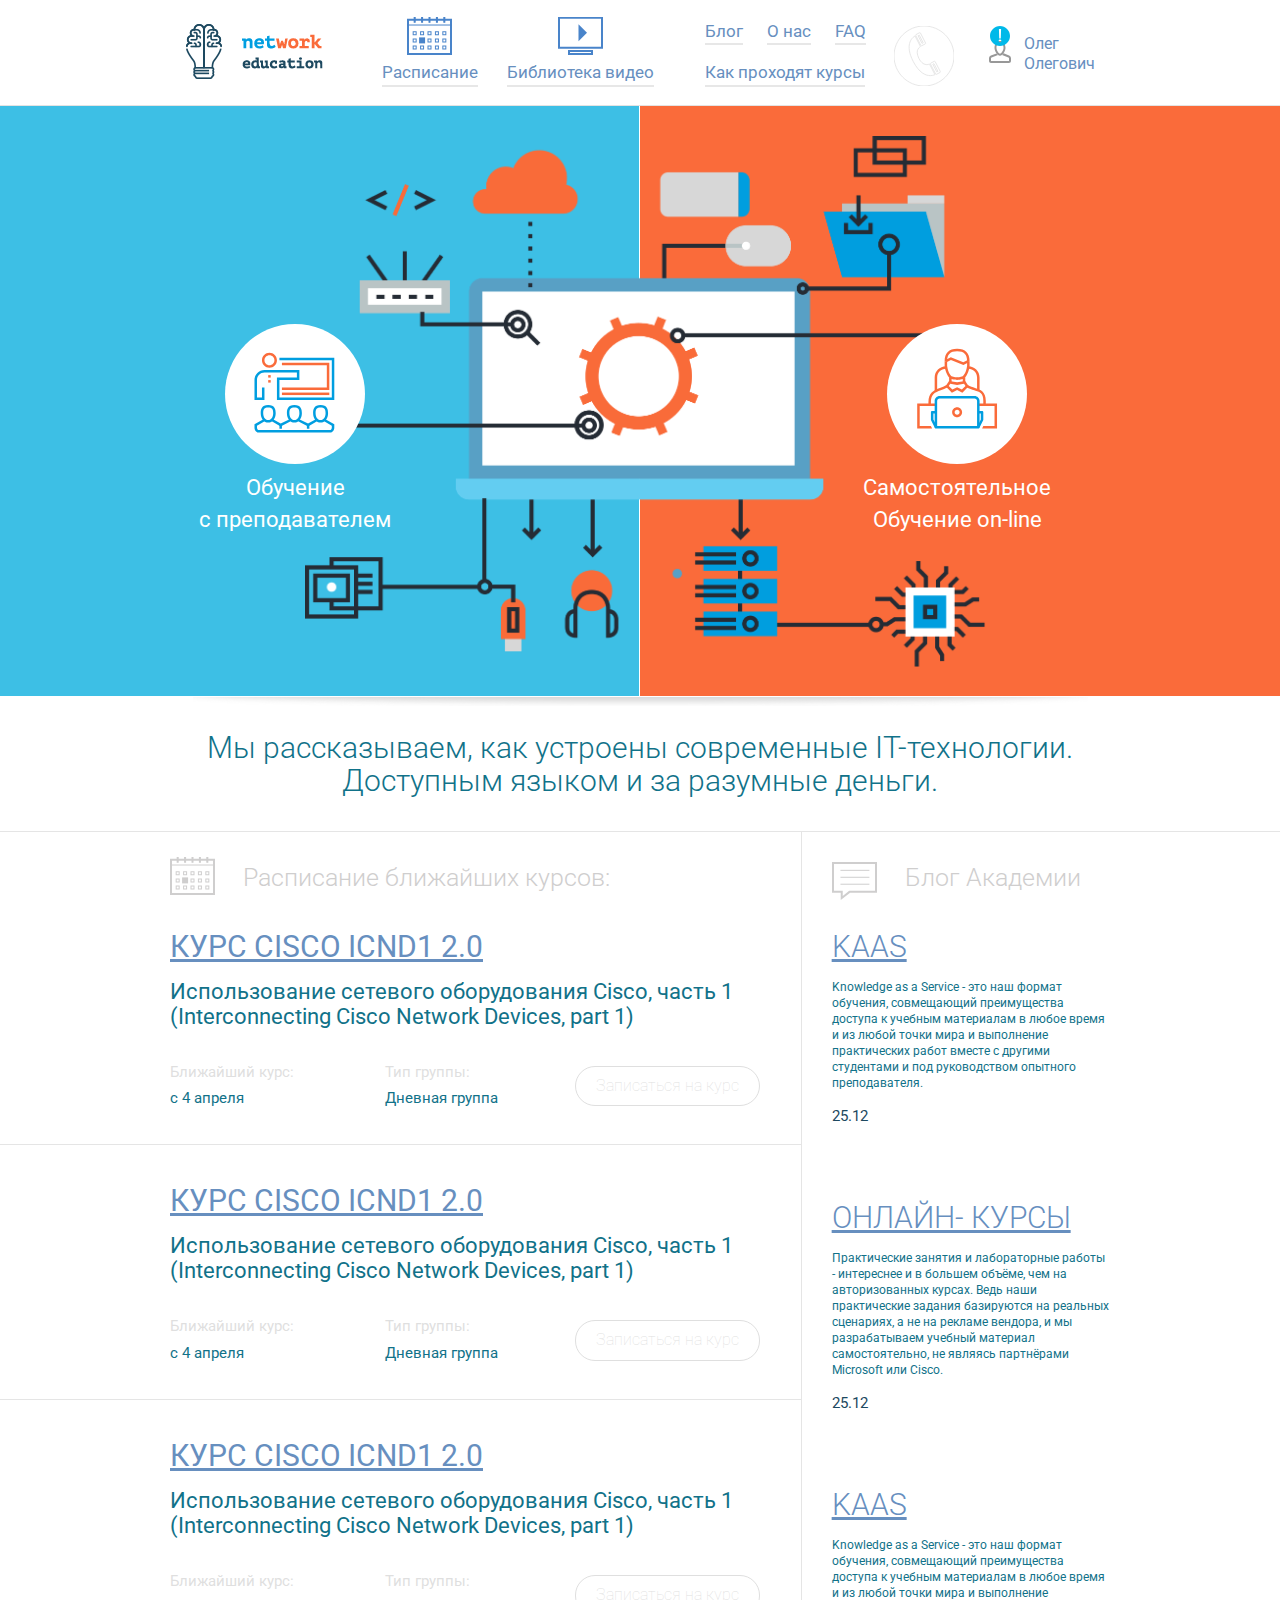
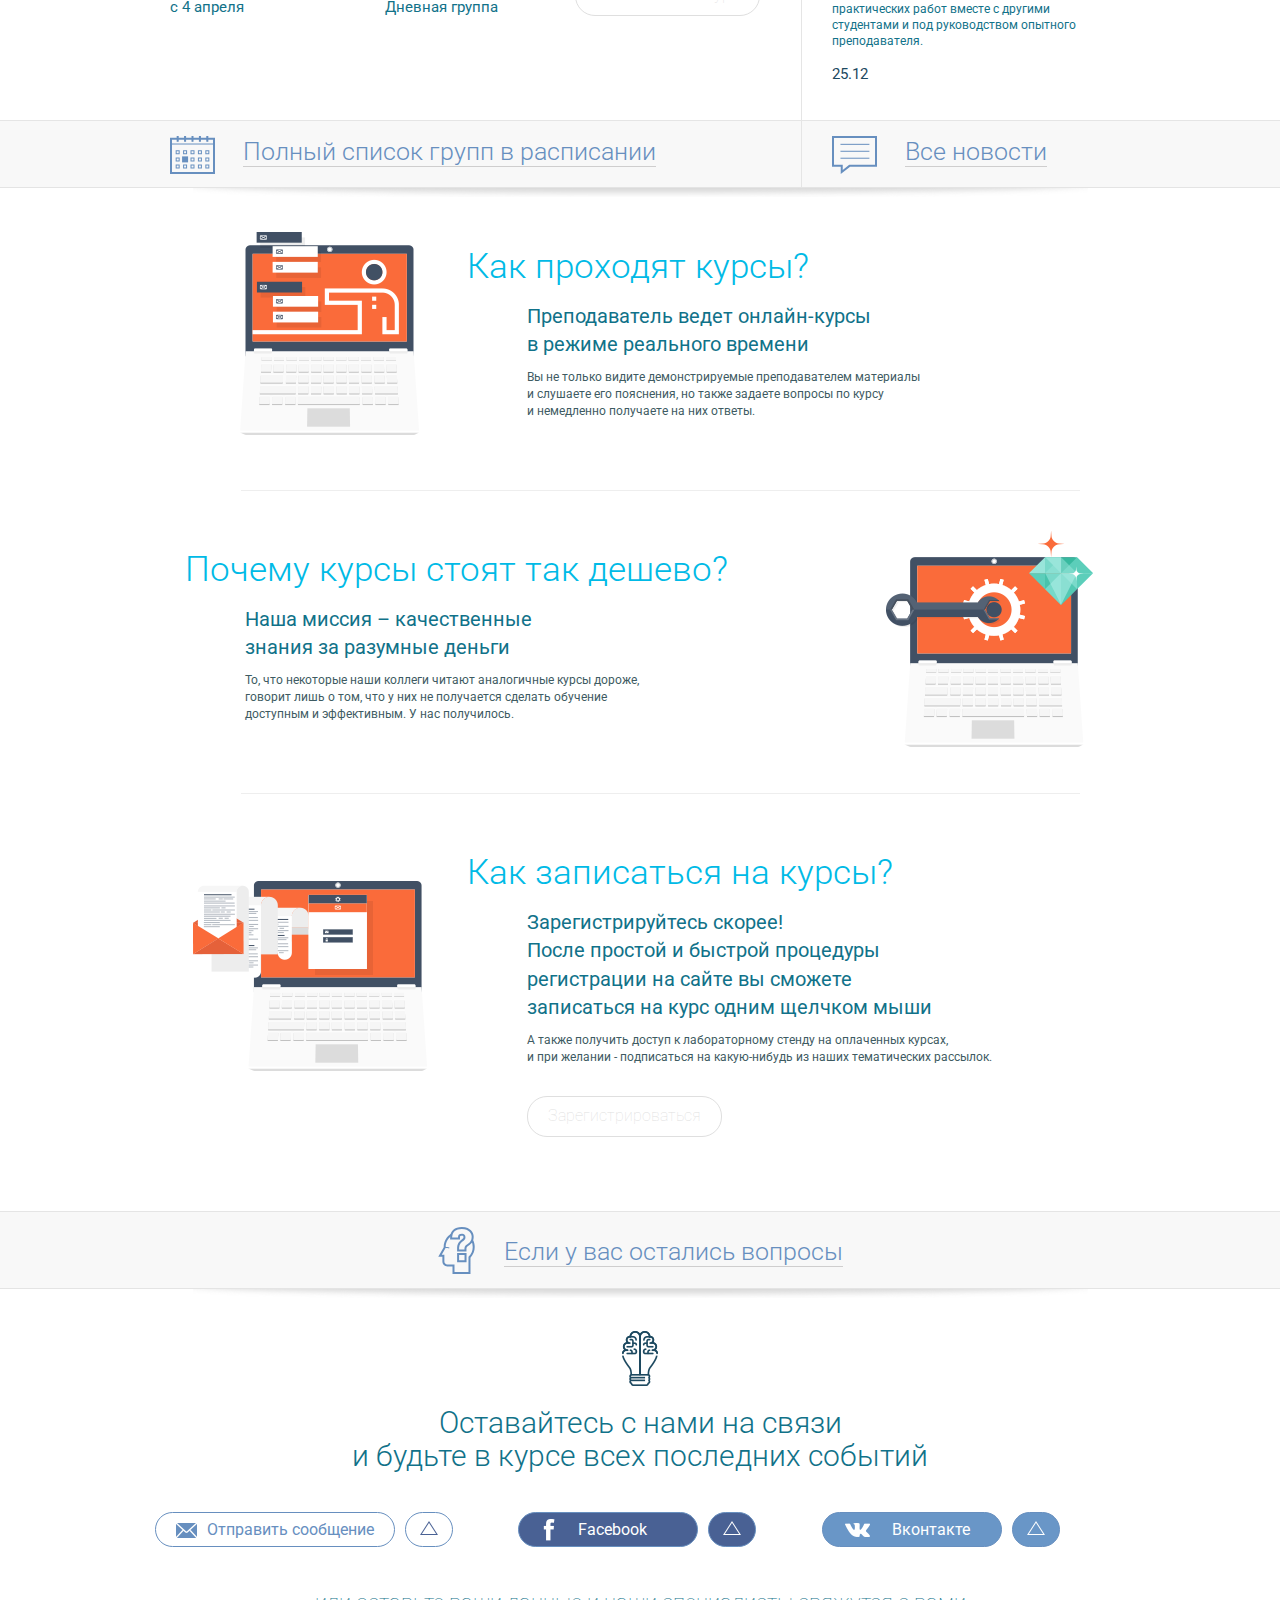
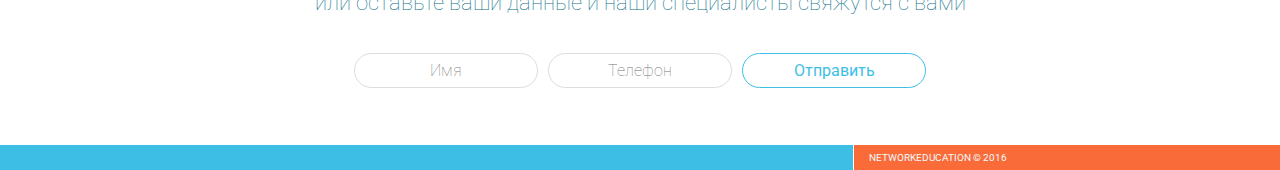
==== commit 73475ca1: "Исправь косяки верстки" ====
--- a/index.html
+++ b/index.html
@@ -3,7 +3,7 @@
 <head>
     <meta charset="utf-8">
     <meta http-equiv="X-UA-Compatible" content="IE=edge">
-    <meta name="viewport" content="width=device-width, initial-scale=1">
+    <meta name="viewport" content="initial-scale=1, maximum-scale=1, user-scalable=no">
     <!-- The above 3 meta tags *must* come first in the head; any other head content must come *after* these tags -->
     <title>NetWork</title>
     <!-- Bootstrap -->
@@ -168,7 +168,7 @@
                 <li>
                     <a href="#">
                     <span class="link_header_txt">
-                        Как прохдят курсы
+                        Как проходят курсы
                     </span>
                     </a>
                 </li>
@@ -706,7 +706,7 @@
                         После простой и быстрой процедуры<br>
                         регистрации на сайте вы сможете<br>
                         записаться на курс одним щелчком мыши </p>
-                    <p class="step_courses_comment">А так же получить доступ к лабораторному стенду на оплаченных курсах,<br>
+                    <p class="step_courses_comment">А также получить доступ к лабораторному стенду на оплаченных курсах,<br>
                         и при желании - подписаться на какую-нибудь из наших тематических рассылок.</p>
                     <button class="btn btn_rec_courses">Зарегистрироваться</button>
 
--- a/css/style.css
+++ b/css/style.css
@@ -22,13 +22,6 @@
 body {
   font-family: 'Roboto', sans-serif;
   padding-top: 106px;
-}
-svg {
-  -webkit-transition: 0.3s all;
-  -moz-transition: 0.3s all;
-  -ms-transition: 0.3s all;
-  -o-transition: 0.3s all;
-  transition: 0.3s all;
 }
 /* Template-specific stuff
  *
@@ -306,11 +299,18 @@
   margin-top: 10px;
 }
 .links_header li a {
-  margin-right: 16px;
+  margin-right: 21px;
+}
+.links_header li:last-child a {
+  margin-right: 0;
+}
+.links_header li + li + li a {
+  margin-right: 0;
 }
 .call_and_prof_name {
   display: inline-block;
   float: right;
+  width: 207px;
 }
 .prof_link {
   float: right;
@@ -452,7 +452,6 @@
 .phone_bl {
   float: left;
   margin-top: 16px;
-  margin-right: 30px;
 }
 .phone_bl:hover .call_btn svg .circle_phone {
   fill: #00b9e9;
@@ -844,6 +843,9 @@
   text-decoration: none!important;
   float: left;
 }
+.soc_btn:hover {
+  background-color: #eeeeff;
+}
 .soc_btn img {
   margin-right: 10px;
 }
@@ -853,6 +855,9 @@
   color: #ffffff;
   margin-left: 30px;
 }
+.fb_btn .soc_btn:hover {
+  background-color: #6686ed;
+}
 .fb_btn .soc_btn img {
   float: left;
   margin-top: 6px;
@@ -863,6 +868,9 @@
 }
 .fb_btn .arrow_option {
   background-color: #496194;
+}
+.fb_btn .arrow_option:hover {
+  background-color: #6686ed;
 }
 .fb_btn .soc_message_bl {
   width: 260px;
@@ -873,12 +881,18 @@
   background-color: #6996c7;
   color: #ffffff;
 }
+.vk_btn .soc_btn:hover {
+  background-color: #4870c7;
+}
 .vk_btn .soc_btn img {
   float: left;
   margin-top: 4px;
 }
 .vk_btn .arrow_option {
   background-color: #6996c7;
+}
+.vk_btn .arrow_option:hover {
+  background-color: #4870c7;
 }
 .vk_btn .soc_message_bl {
   width: 260px;
@@ -904,6 +918,9 @@
   margin-left: 10px;
   position: relative;
   cursor: pointer;
+}
+.arrow_option:hover {
+  background-color: #eeeeff;
 }
 .arrow_option img {
   position: absolute;
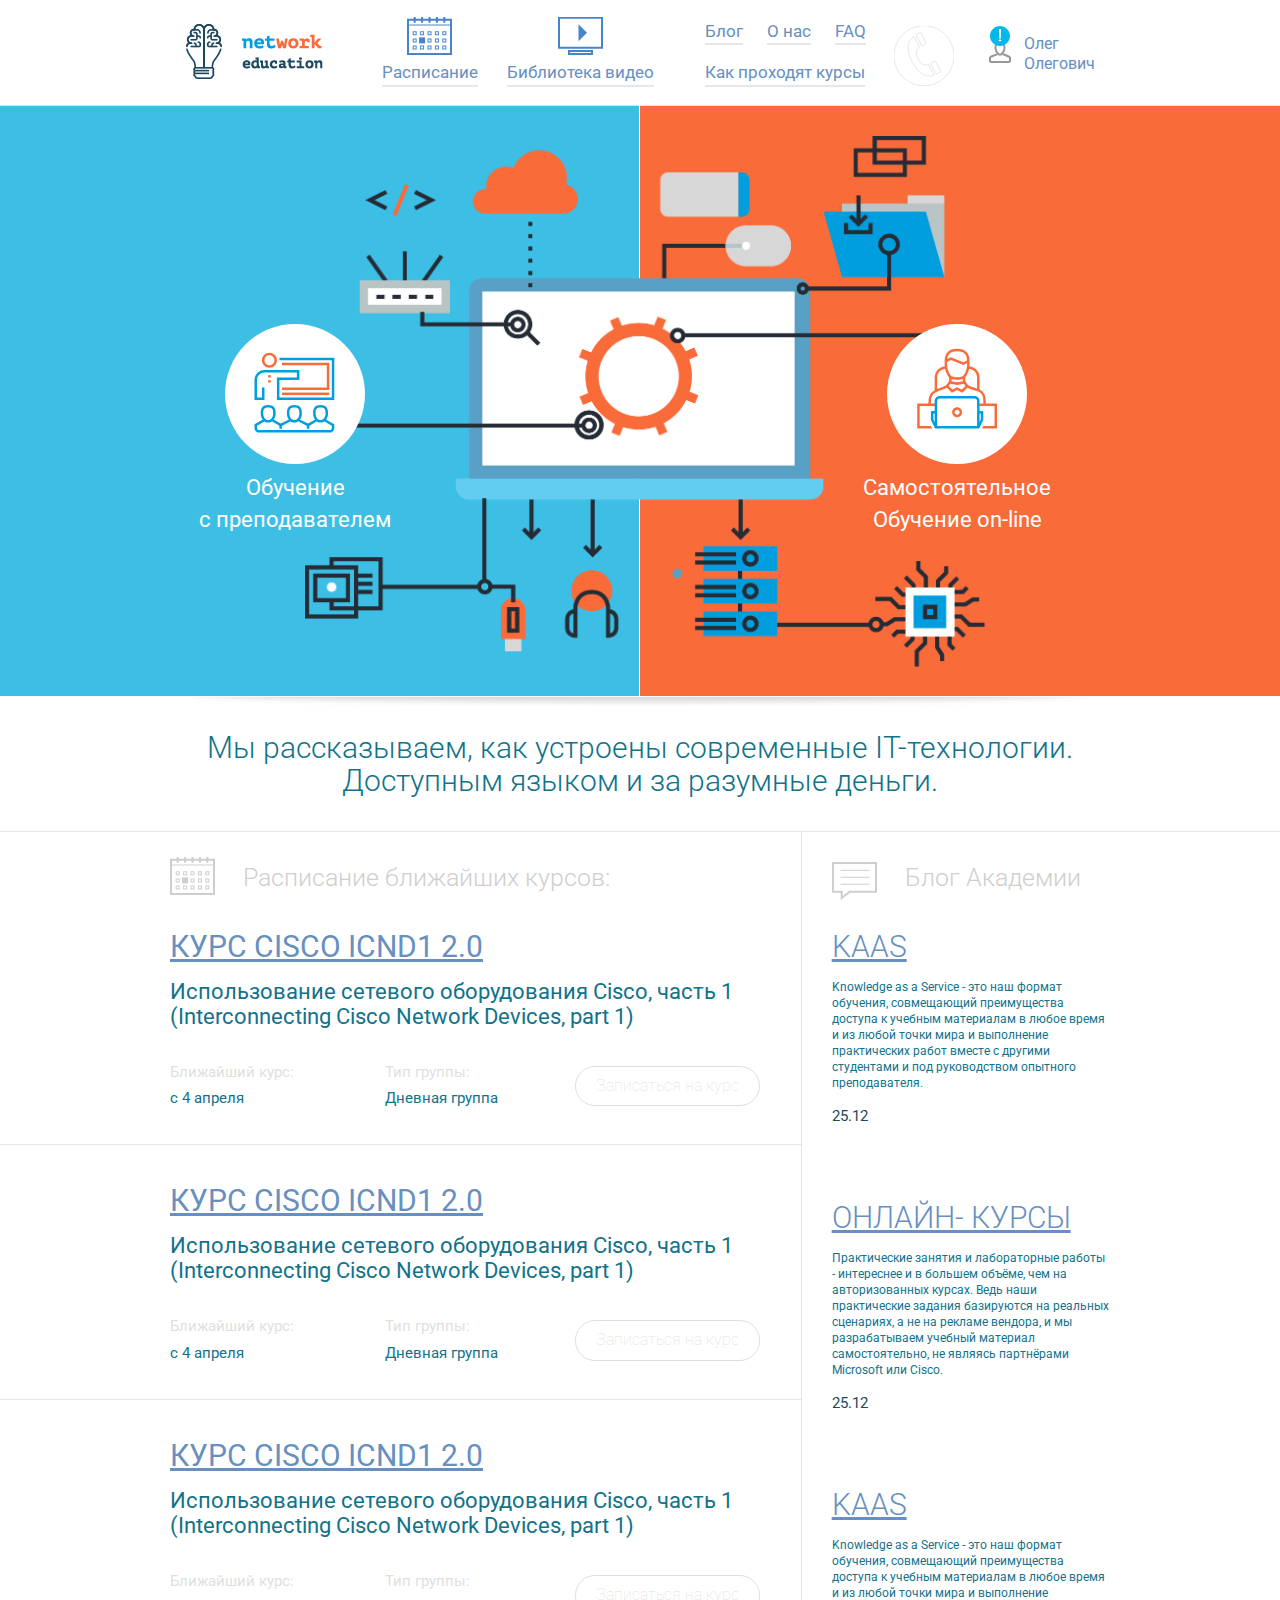
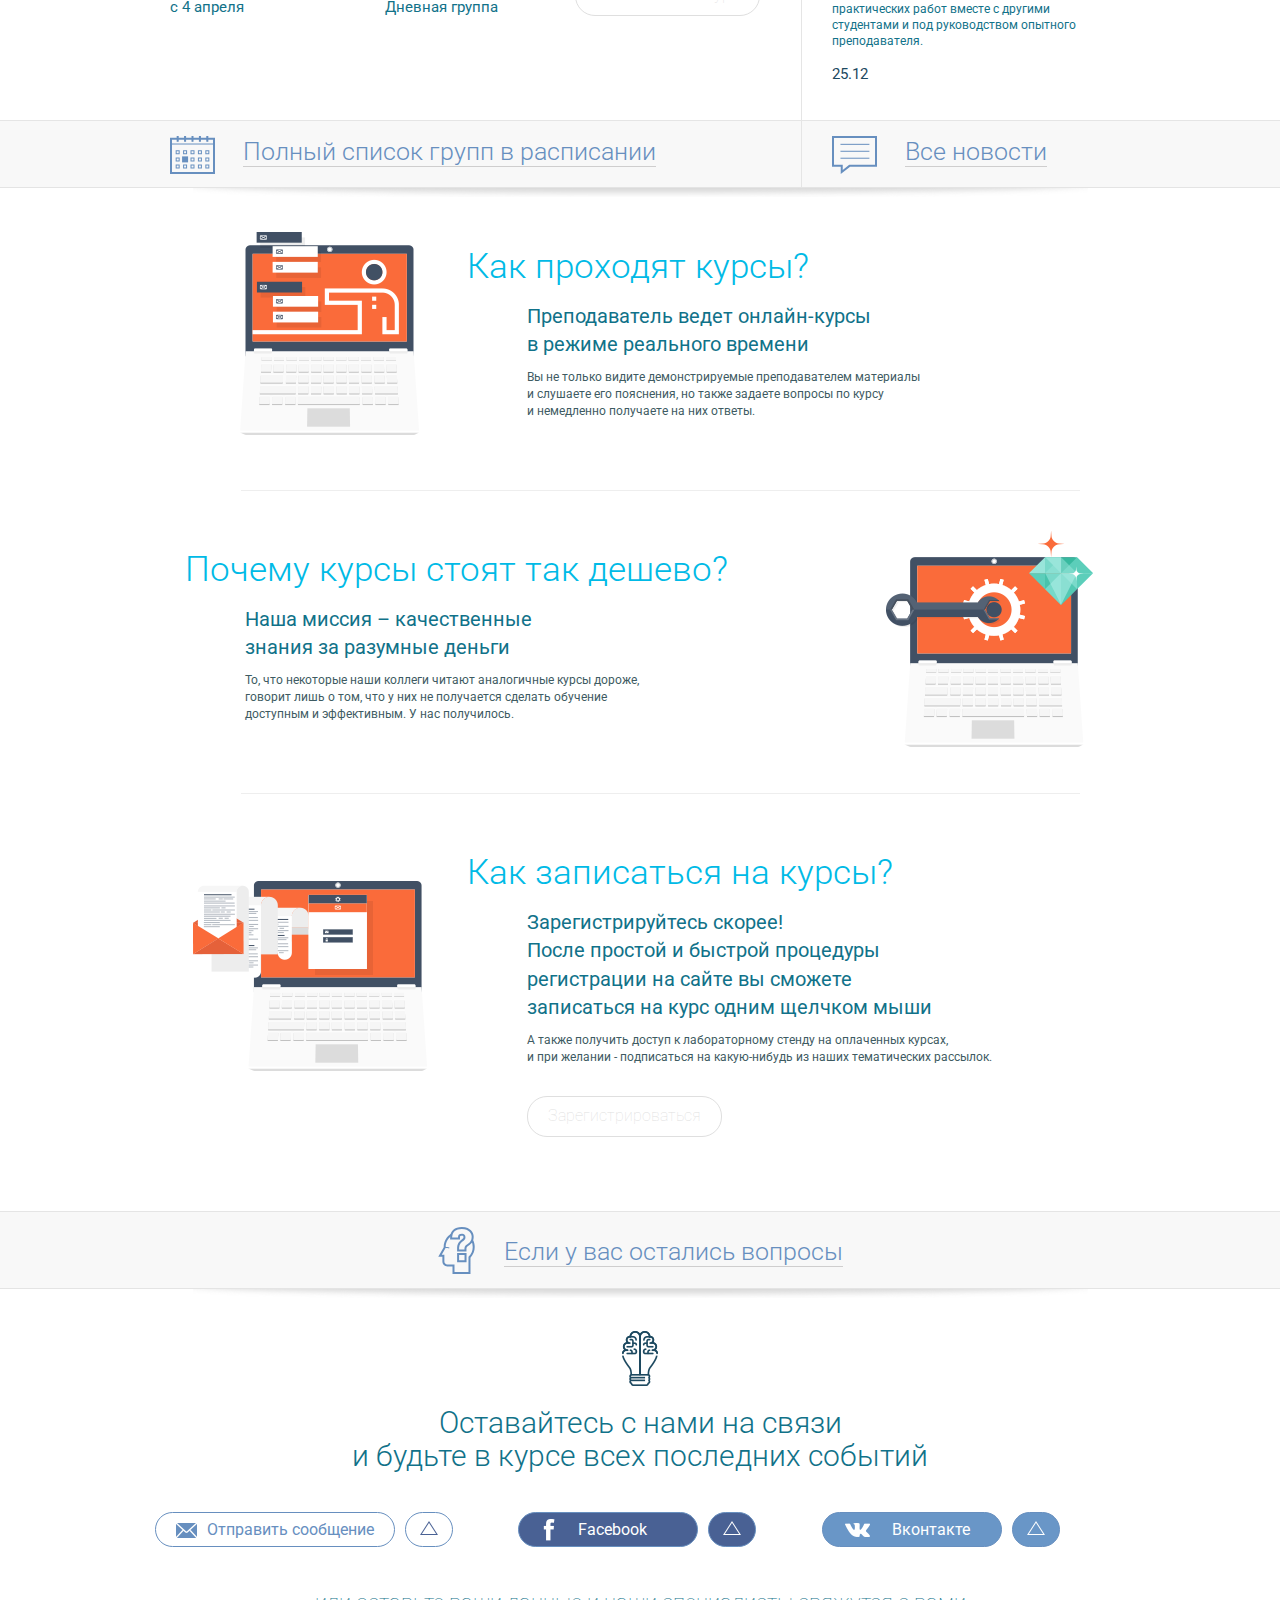
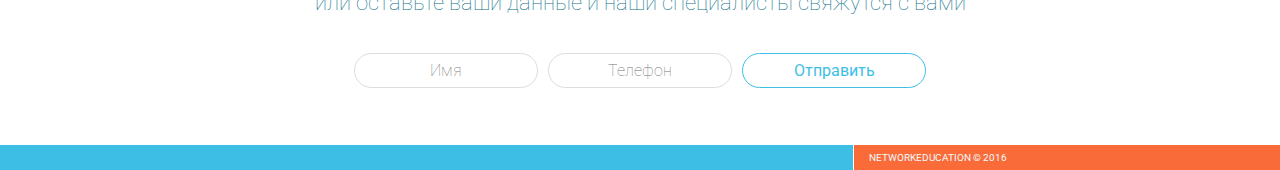
==== commit a9cceb31: "phone_ico download" ====
--- a/index.html
+++ b/index.html
@@ -178,25 +178,25 @@
                     <button class="call_btn">
                         <svg version="1.1" id="Слой_1" xmlns="http://www.w3.org/2000/svg" xmlns:xlink="http://www.w3.org/1999/xlink" x="0px" y="0px"
 	 width="60px" height="60px" viewBox="0 0 60 60" enable-background="new 0 0 60 60" xml:space="preserve">
-<path class="circle_phone" fill="transparent" stroke="#e7e7e7" d="M30,0C13.432,0,0,13.432,0,30c0,16.568,13.432,30,30,30c16.568,0,30-13.432,30-30C60,13.432,46.568,0,30,0
-	L30,0z"/>
-<g>
-	<path fill="none" stroke="#e7e7e7" d="M25.257,9.135l3.926,7.616l-1.157,0.596L24.1,9.731L25.257,9.135 M25.815,6.686
-		c-0.108,0-0.218,0.025-0.321,0.077l-3.462,1.785c-0.345,0.178-0.481,0.603-0.304,0.947l5.115,9.921
-		c0.124,0.242,0.371,0.381,0.626,0.381c0.108,0,0.218-0.025,0.32-0.078l3.463-1.786c0.344-0.179,0.479-0.601,0.303-0.947
-		l-5.114-9.92C26.317,6.824,26.07,6.686,25.815,6.686L25.815,6.686z"/>
-</g>
-<g>
-	<path fill="none" stroke="#e7e7e7" d="M40.002,37.708l3.925,7.612l-1.157,0.598l-3.924-7.613L40.002,37.708 M40.561,35.258
-		c-0.106,0-0.219,0.025-0.322,0.079l-3.463,1.783c-0.344,0.177-0.479,0.603-0.303,0.946l5.114,9.922
-		c0.122,0.242,0.368,0.381,0.624,0.381c0.107,0,0.219-0.025,0.322-0.078l3.462-1.786c0.345-0.177,0.479-0.603,0.305-0.944
-		l-5.114-9.922C41.061,35.396,40.814,35.258,40.561,35.258L40.561,35.258z"/>
-</g>
-<g>
-	<path fill="none" stroke="#e7e7e7"d="M36.309,49.619c-4.468,0-11.064-2.471-17.13-14.241c-8.463-16.423-1.464-23.122,0.883-24.783L21,9.93
-		l5.465,10.603l-0.683,0.506c-0.546,0.404-1.314,1.123-1.871,2.249c-0.828,1.673-1.326,4.614,1.002,9.134
-		c2.631,5.105,5.729,6.178,7.866,6.178c0.822,0,1.496-0.156,1.918-0.287l0.802-0.252l5.46,10.602l-1.087,0.379
-		C39.113,49.305,37.88,49.619,36.309,49.619z"/>
+<path class="circle_phone" fill="transparent" stroke="#e7e7e7" d="M29.982-0.25c-16.568,0-30,13.432-30,30c0,16.568,13.432,30,30,30s30-13.432,30-30
+	C59.982,13.182,46.551-0.25,29.982-0.25L29.982-0.25z"/>
+<g>
+	<g>
+		<path fill="none" stroke="#e7e7e7" d="M26.4,6.65c-0.108,0-0.218,0.025-0.321,0.077l-3.462,1.785c-0.345,0.178-0.481,0.603-0.304,0.947
+			l5.115,9.921c0.124,0.242,0.371,0.381,0.626,0.381c0.108,0,0.218-0.025,0.32-0.078l3.462-1.786
+			c0.344-0.179,0.479-0.601,0.303-0.947l-5.113-9.92C26.902,6.789,26.655,6.65,26.4,6.65L26.4,6.65z"/>
+	</g>
+	<g>
+		<path fill="none" stroke="#e7e7e7" d="M40.863,34.938c-0.105,0-0.22,0.025-0.322,0.08l-3.463,1.782c-0.344,0.177-0.479,0.603-0.303,0.946
+			l5.113,9.922c0.122,0.242,0.368,0.381,0.624,0.381c0.106,0,0.22-0.025,0.322-0.078l3.462-1.785
+			c0.345-0.178,0.479-0.604,0.305-0.944l-5.113-9.923C41.363,35.078,41.115,34.938,40.863,34.938L40.863,34.938z"/>
+	</g>
+	<g>
+		<path fill="none" stroke="#e7e7e7" d="M35.335,50.01c-4.468,0-11.063-2.471-17.13-14.241c-8.463-16.422-1.464-23.122,0.883-24.782l0.938-0.665
+			l5.465,10.603l-0.683,0.506c-0.546,0.404-1.314,1.123-1.871,2.249c-0.828,1.673-1.326,4.614,1.002,9.134
+			c2.631,5.104,5.729,6.178,7.866,6.178c0.822,0,1.496-0.156,1.918-0.287l0.802-0.252l5.461,10.604l-1.088,0.379
+			C38.14,49.694,36.906,50.01,35.335,50.01z"/>
+	</g>
 </g>
 </svg>
                     </button>
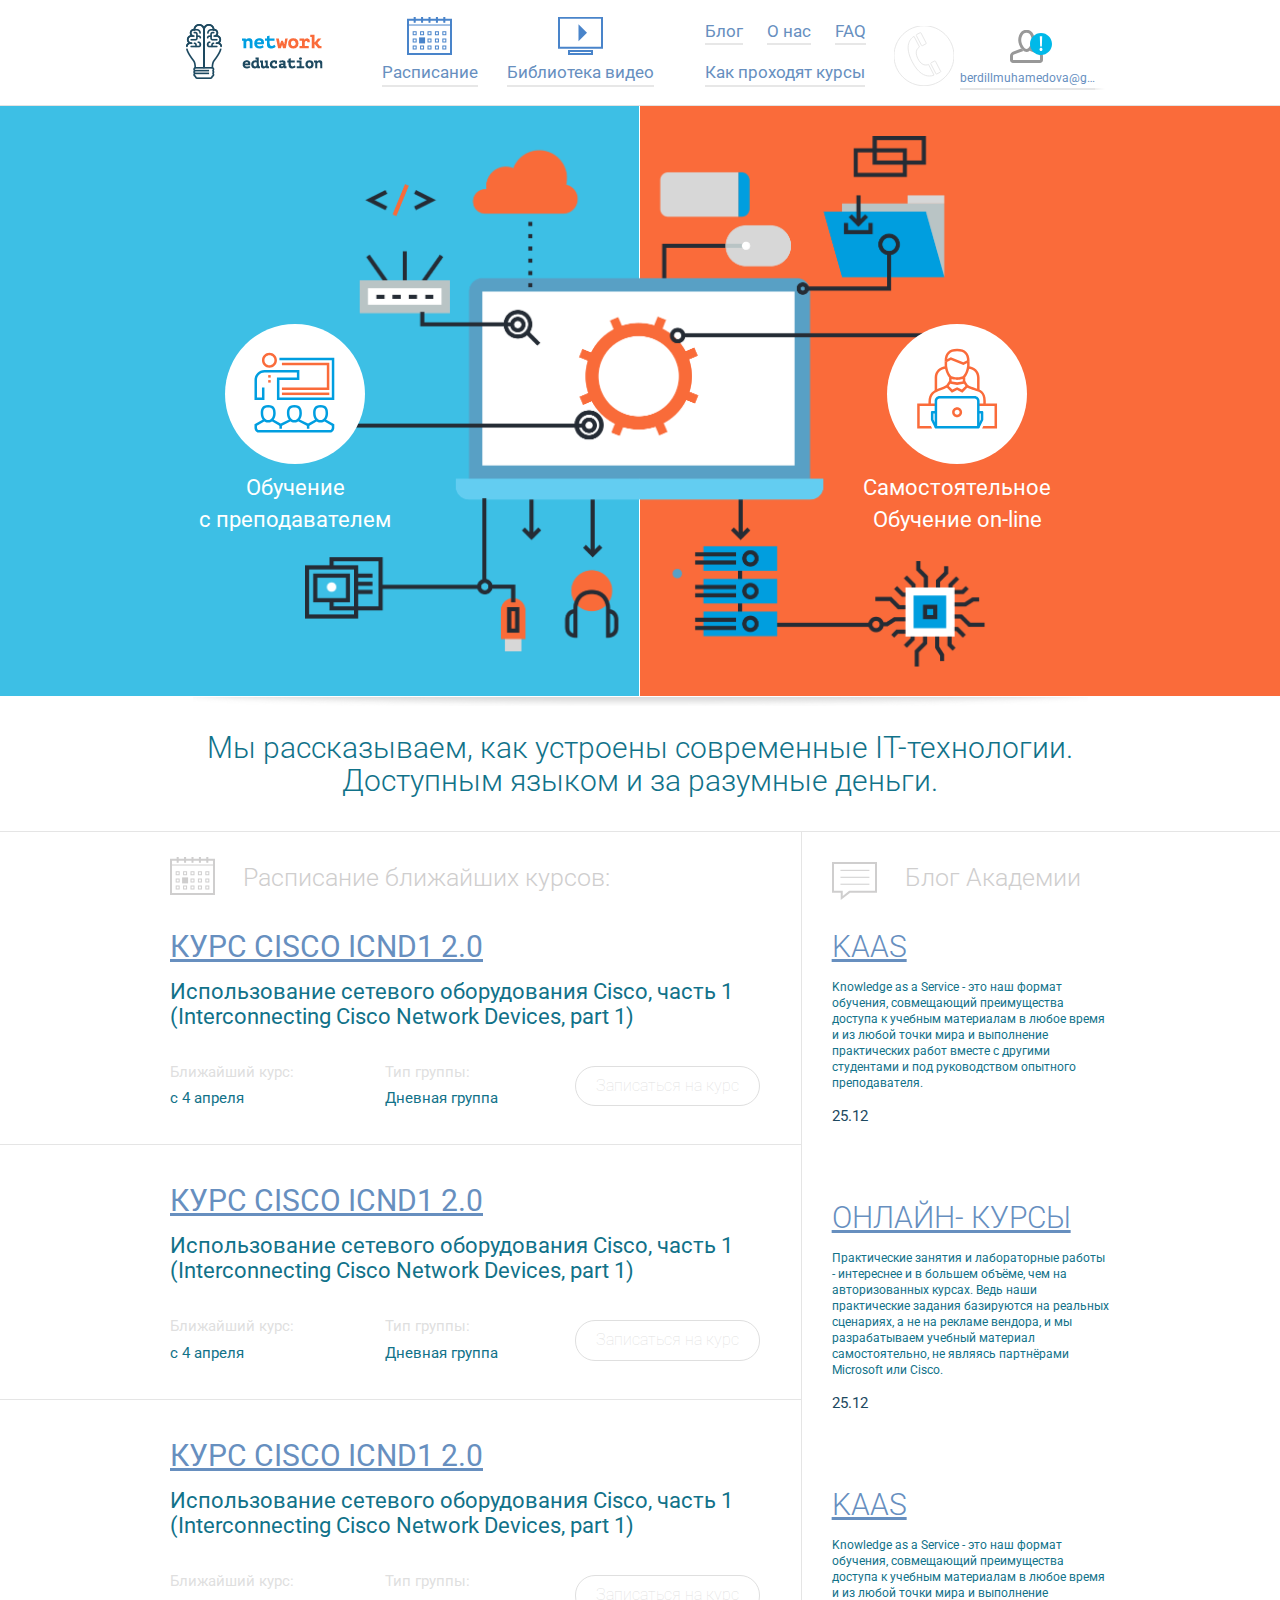
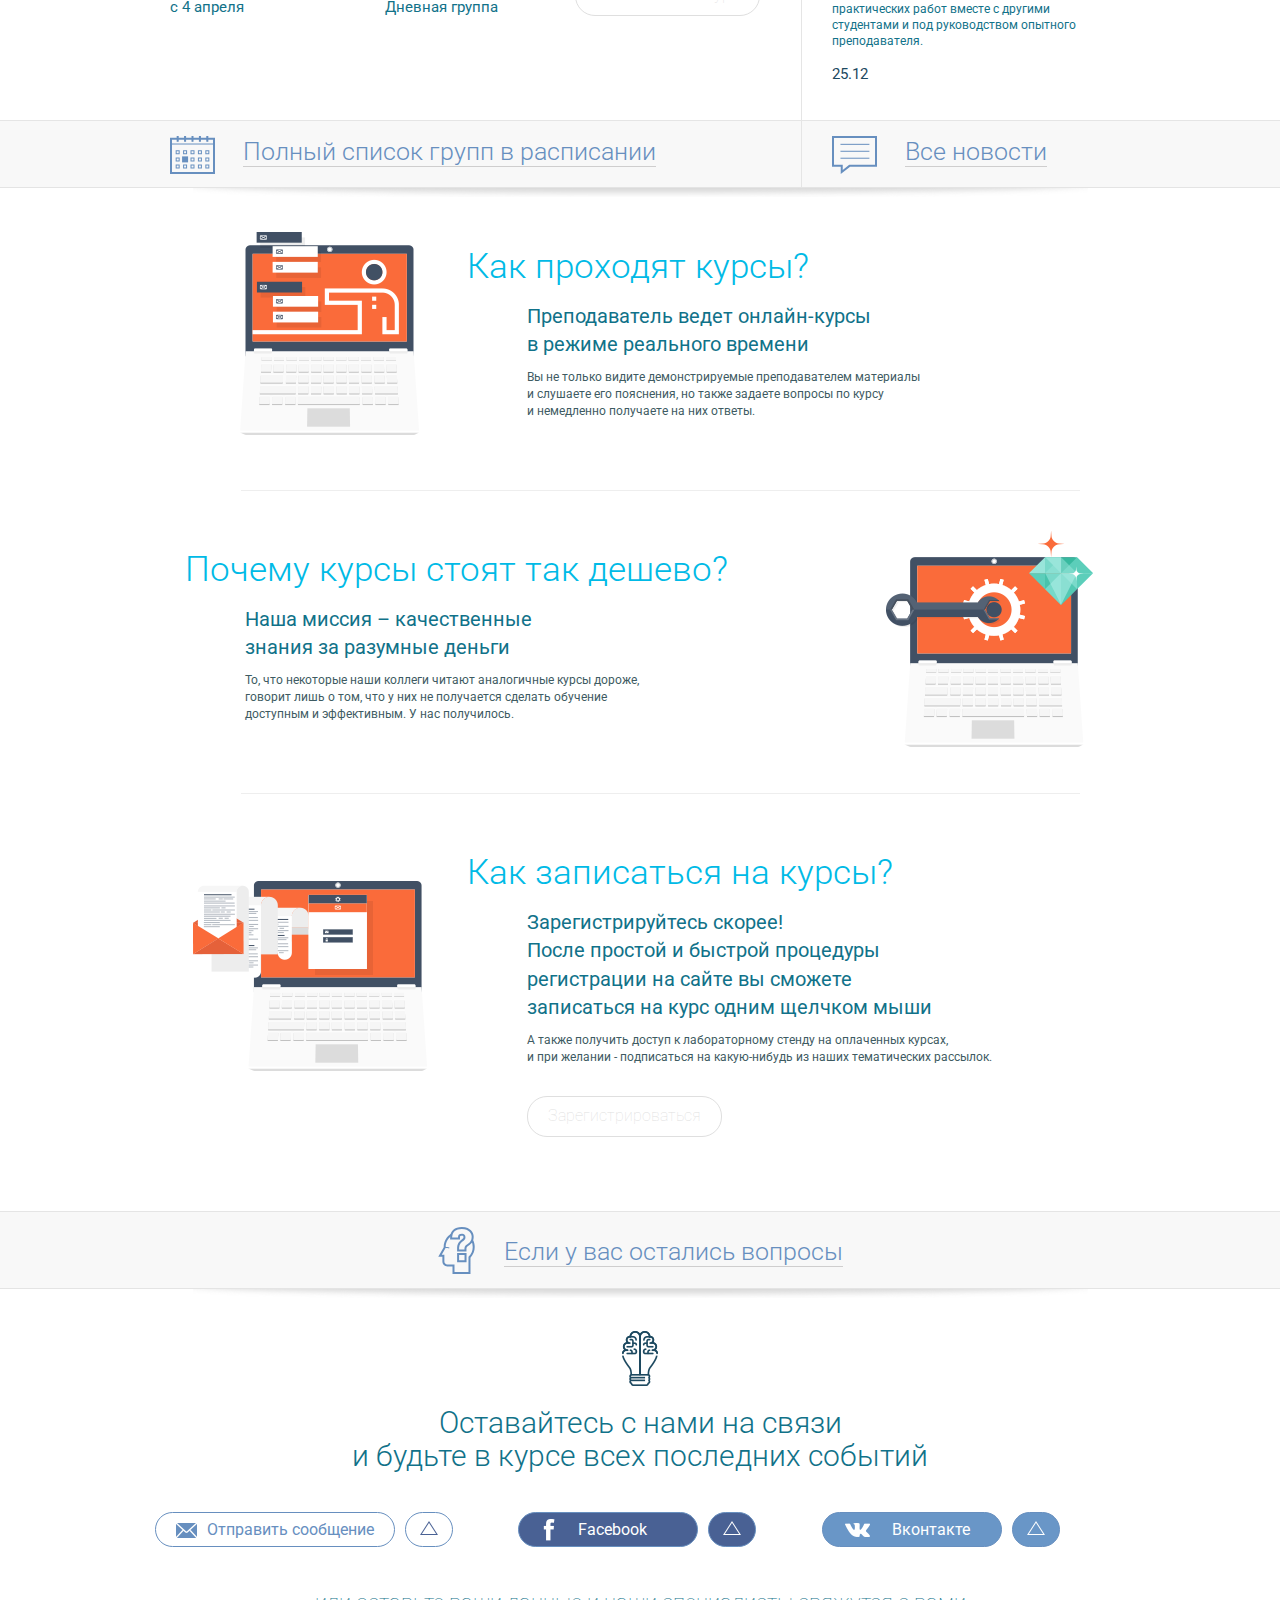
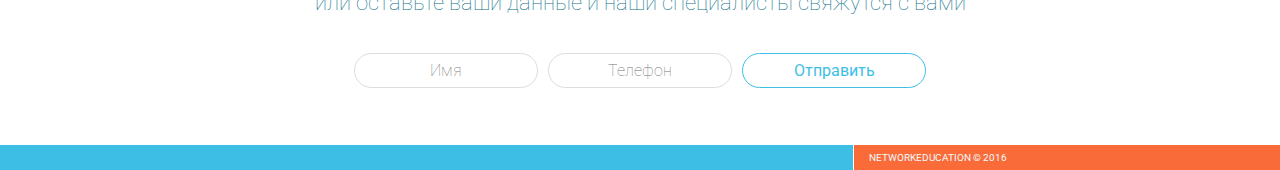
==== commit 2abc2593: "edit_profile_account" ====
--- a/index.html
+++ b/index.html
@@ -256,8 +256,7 @@
 </svg>
                     </span>
                     <span class="prof_link_name">
-                        Олег<br>
-                        Олегович
+                        berdillmuhamedova@gmail.com
                     </span>
                 </a>
             </div>
--- a/css/style.css
+++ b/css/style.css
@@ -314,30 +314,60 @@
 }
 .prof_link {
   float: right;
-  margin-top: 25px;
+  margin-top: 14px;
+  width: 70%;
+  text-align: center;
+  margin-left: -1px;
+  /* left: 4px; */
+  margin-right: -10px;
+  position: relative;
+}
+.prof_link:after {
+  content: '';
+  position: absolute;
+  right: 0;
+  bottom: 0;
+  width: 10px;
+  height: 4%;
+  /* Градиент */
+  background: -moz-linear-gradient(left, rgba(255, 255, 255, 0.4), #ffffff 100%);
+  background: -webkit-linear-gradient(left, rgba(255, 255, 255, 0.4), #ffffff 100%);
+  background: -o-linear-gradient(left, rgba(255, 255, 255, 0.4), #ffffff 100%);
+  background: -ms-linear-gradient(left, rgba(255, 255, 255, 0.4), #ffffff 100%);
+  background: linear-gradient(to right, rgba(255, 255, 255, 0.4), #ffffff 100%);
 }
 .prof_link_ico {
-  float: left;
   display: inline-block;
   margin-top: 7px;
   margin-right: 13px;
   position: relative;
 }
+.prof_link_ico svg {
+  width: 33px;
+  height: 33px;
+}
 .prof_link_ico:after {
   content: "";
-  background: url("../img/!.svg") no-repeat;
-  position: absolute;
-  top: -15px;
-  left: 1px;
-  height: 20px;
-  width: 20px;
+  background: url(../img/!.svg) no-repeat;
+  position: absolute;
+  top: 3px;
+  left: 20px;
+  height: 22px;
+  width: 22px;
+  background-size: cover;
 }
 .prof_link_name {
-  display: inline-block;
-  float: left;
-  font-size: 16px;
+  text-align: left;
+  display: block;
+  float: left;
+  font-size: 12px;
   color: #678fbf;
   line-height: 20px;
+  white-space: nowrap;
+  overflow: hidden;
+  text-overflow: ellipsis;
+  width: 100%;
+  border-bottom: 2px solid #e7e7e7;
 }
 .call_btn {
   border: none;
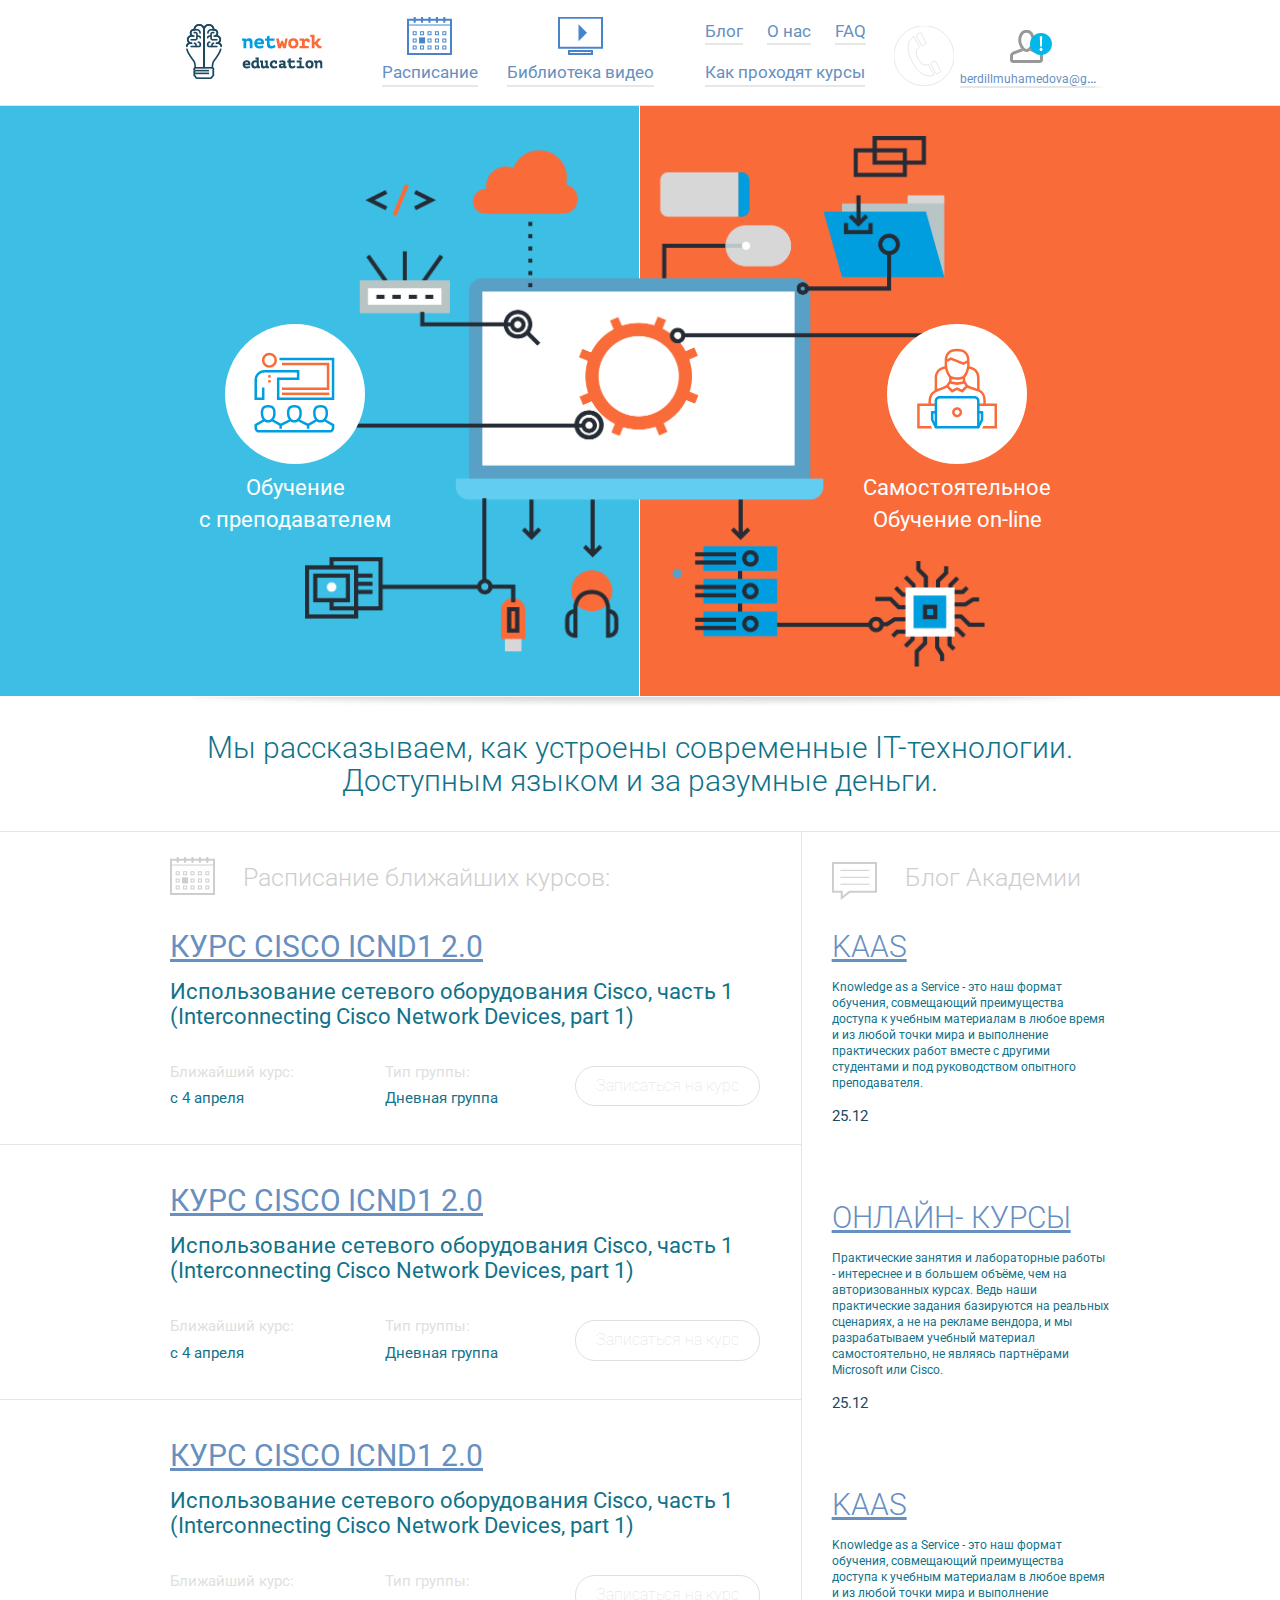
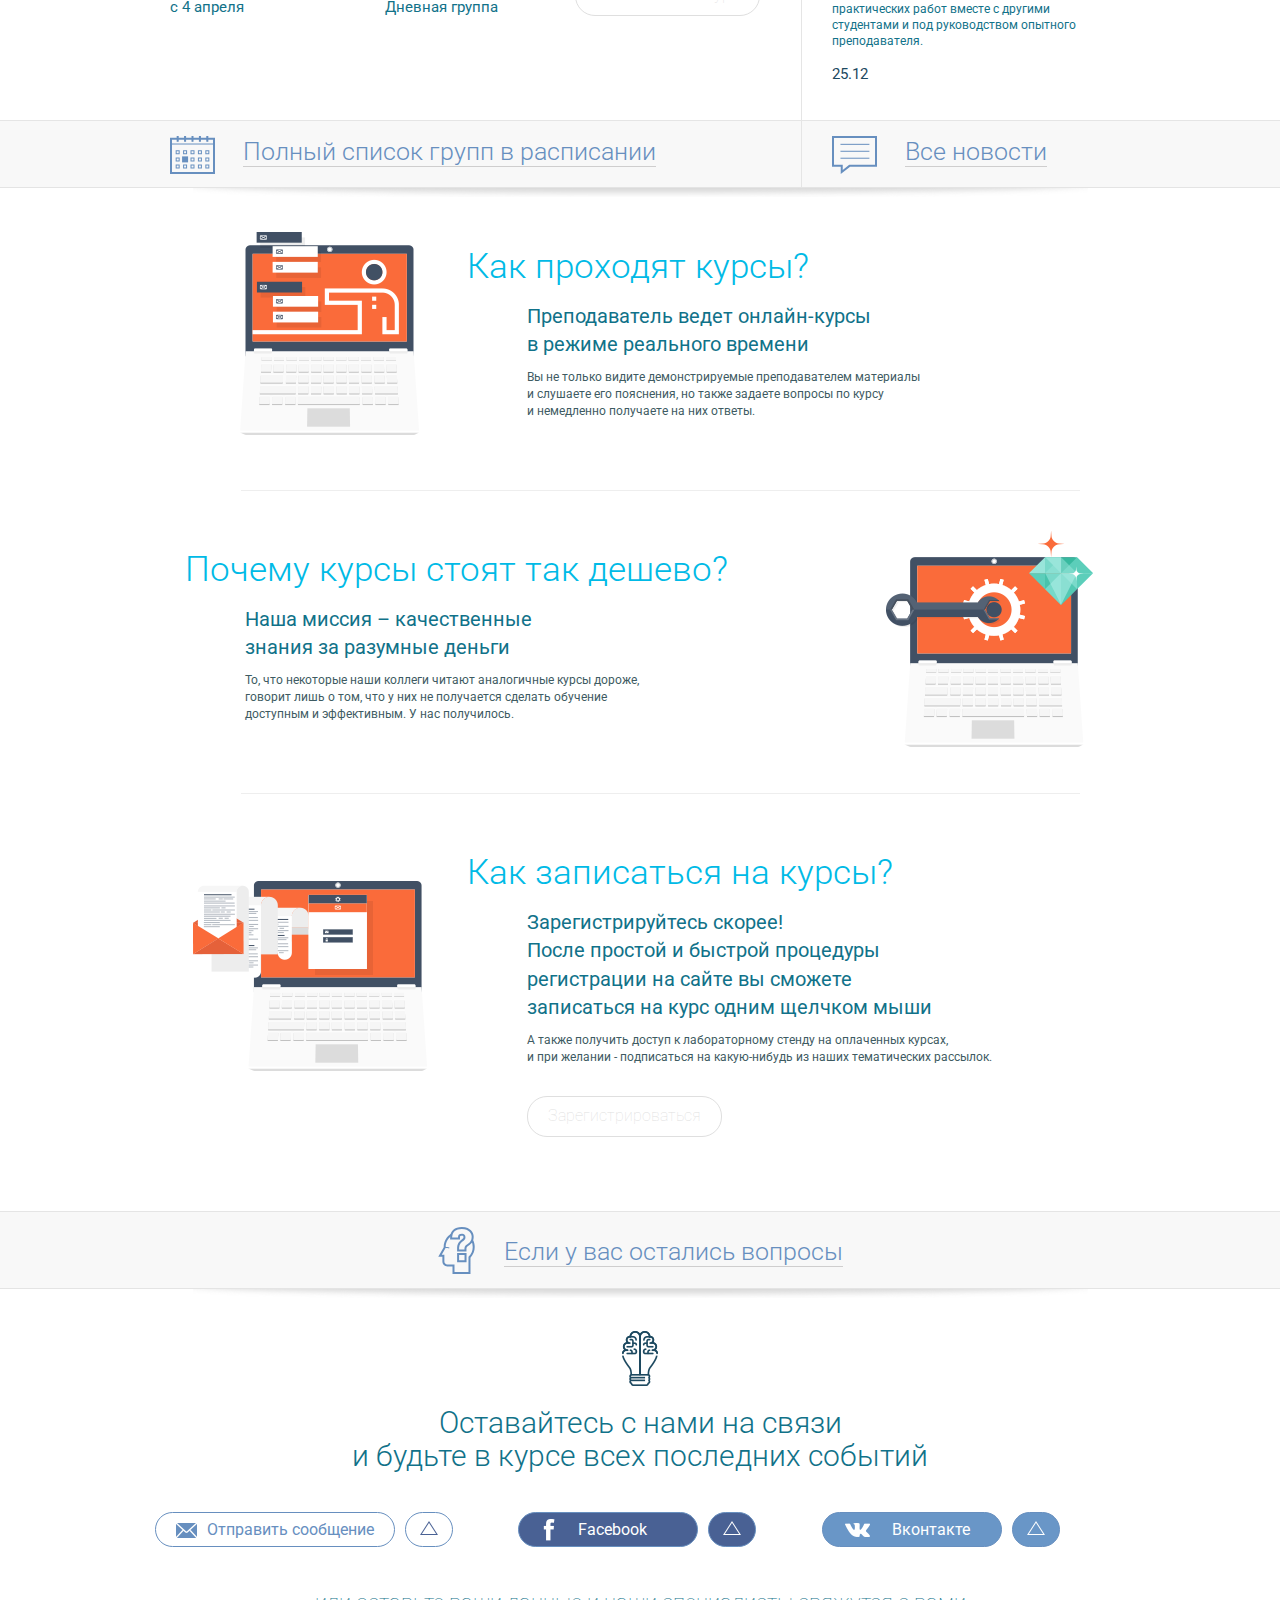
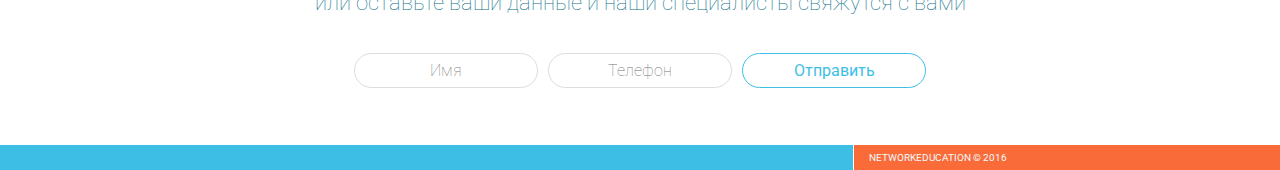
==== commit dcdd662a: "edit_profile_account_ver2" ====
--- a/index.html
+++ b/index.html
@@ -239,7 +239,8 @@
                     </div>
                 </div>
                 <a href="#" class="prof_link">
-                    <span class="prof_link_ico">
+                    <div class="prof_link_ico_bl">
+                         <span class="prof_link_ico">
                         <svg version="1.1" baseProfile="basic" id="Слой_1"
 	 xmlns="http://www.w3.org/2000/svg" xmlns:xlink="http://www.w3.org/1999/xlink" x="0px" y="0px" width="22px" height="22px"
 	 viewBox="0 0 22 22" xml:space="preserve">
@@ -255,6 +256,7 @@
 	/>
 </svg>
                     </span>
+                    </div>
                     <span class="prof_link_name">
                         berdillmuhamedova@gmail.com
                     </span>
--- a/css/style.css
+++ b/css/style.css
@@ -321,6 +321,10 @@
   /* left: 4px; */
   margin-right: -10px;
   position: relative;
+  white-space: nowrap;
+  overflow: hidden;
+  text-overflow: ellipsis;
+  text-decoration: none!important;
 }
 .prof_link:after {
   content: '';
@@ -357,9 +361,6 @@
   background-size: cover;
 }
 .prof_link_name {
-  text-align: left;
-  display: block;
-  float: left;
   font-size: 12px;
   color: #678fbf;
   line-height: 20px;
@@ -368,6 +369,13 @@
   text-overflow: ellipsis;
   width: 100%;
   border-bottom: 2px solid #e7e7e7;
+}
+.prof_link:hover {
+  color: #e7e7e7;
+}
+.prof_link:hover .prof_link_name {
+  color: #e7e7e7;
+  border-color: transparent;
 }
 .call_btn {
   border: none;
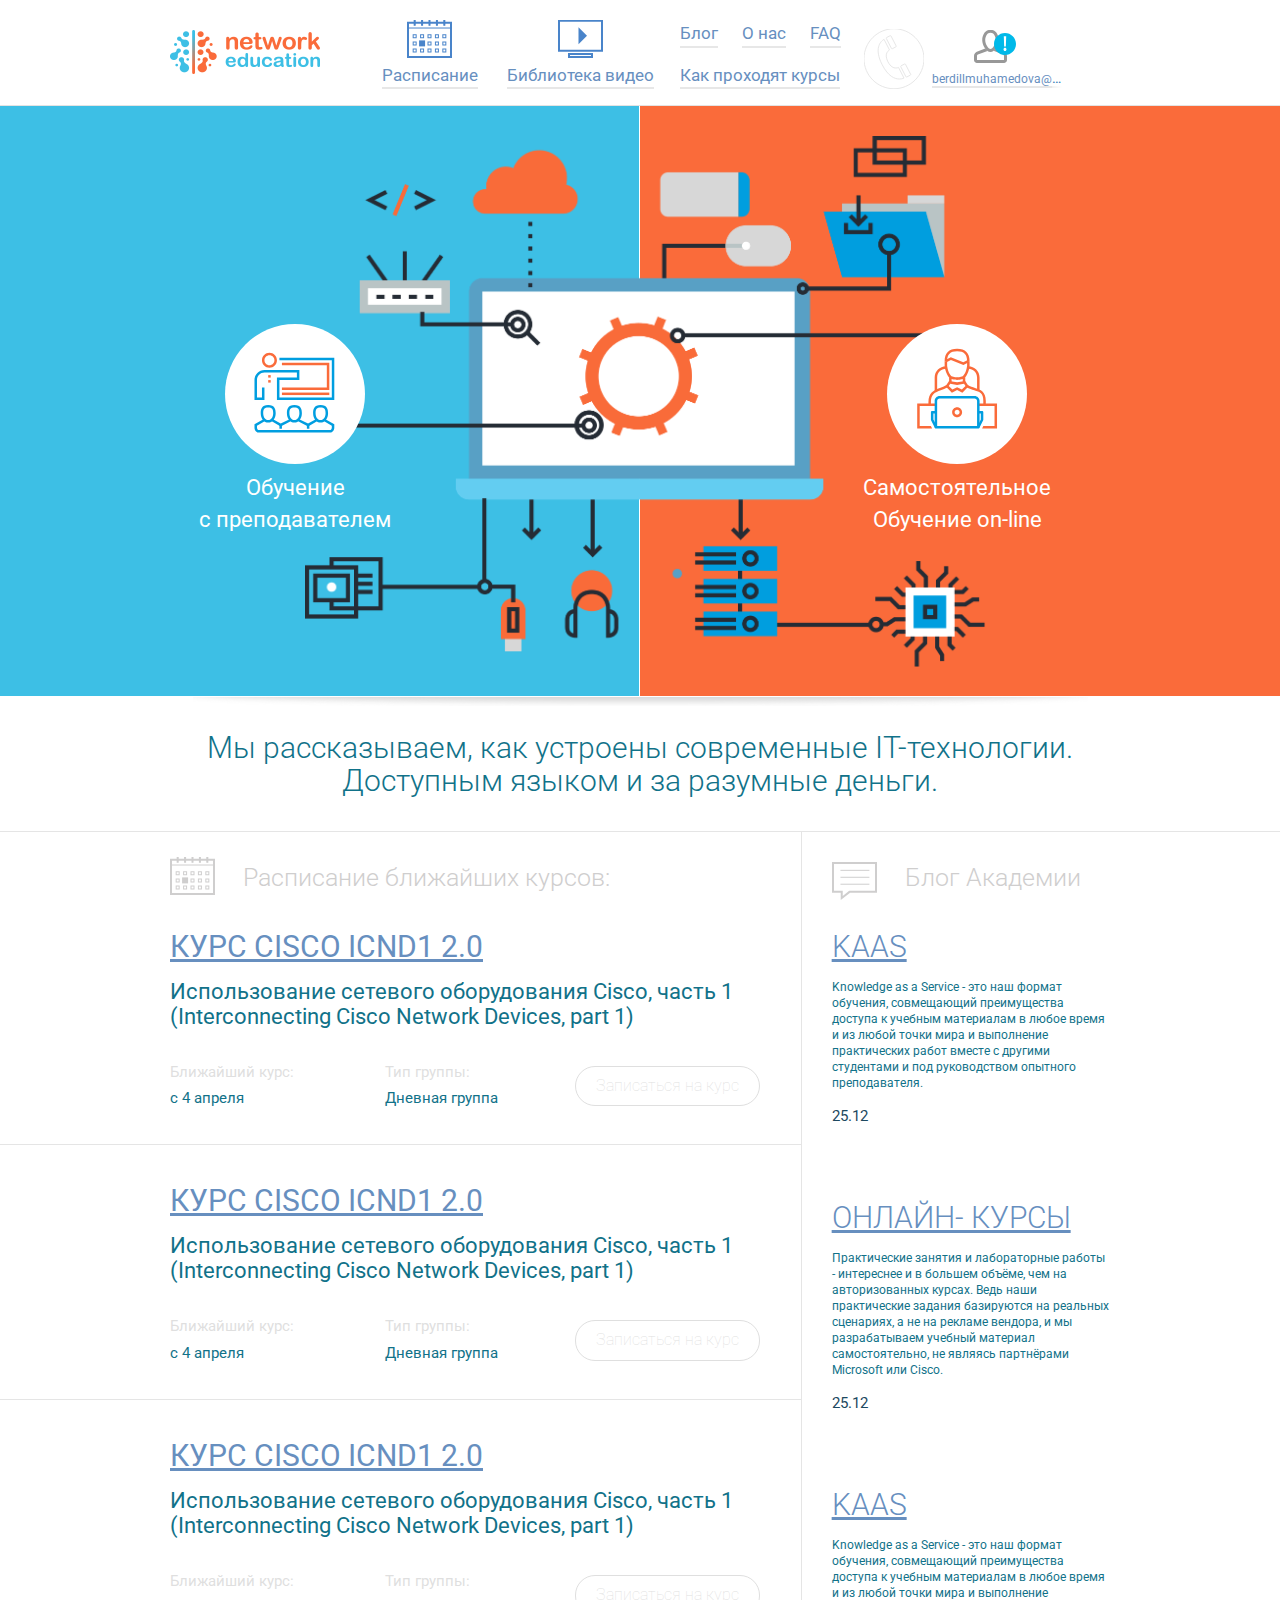
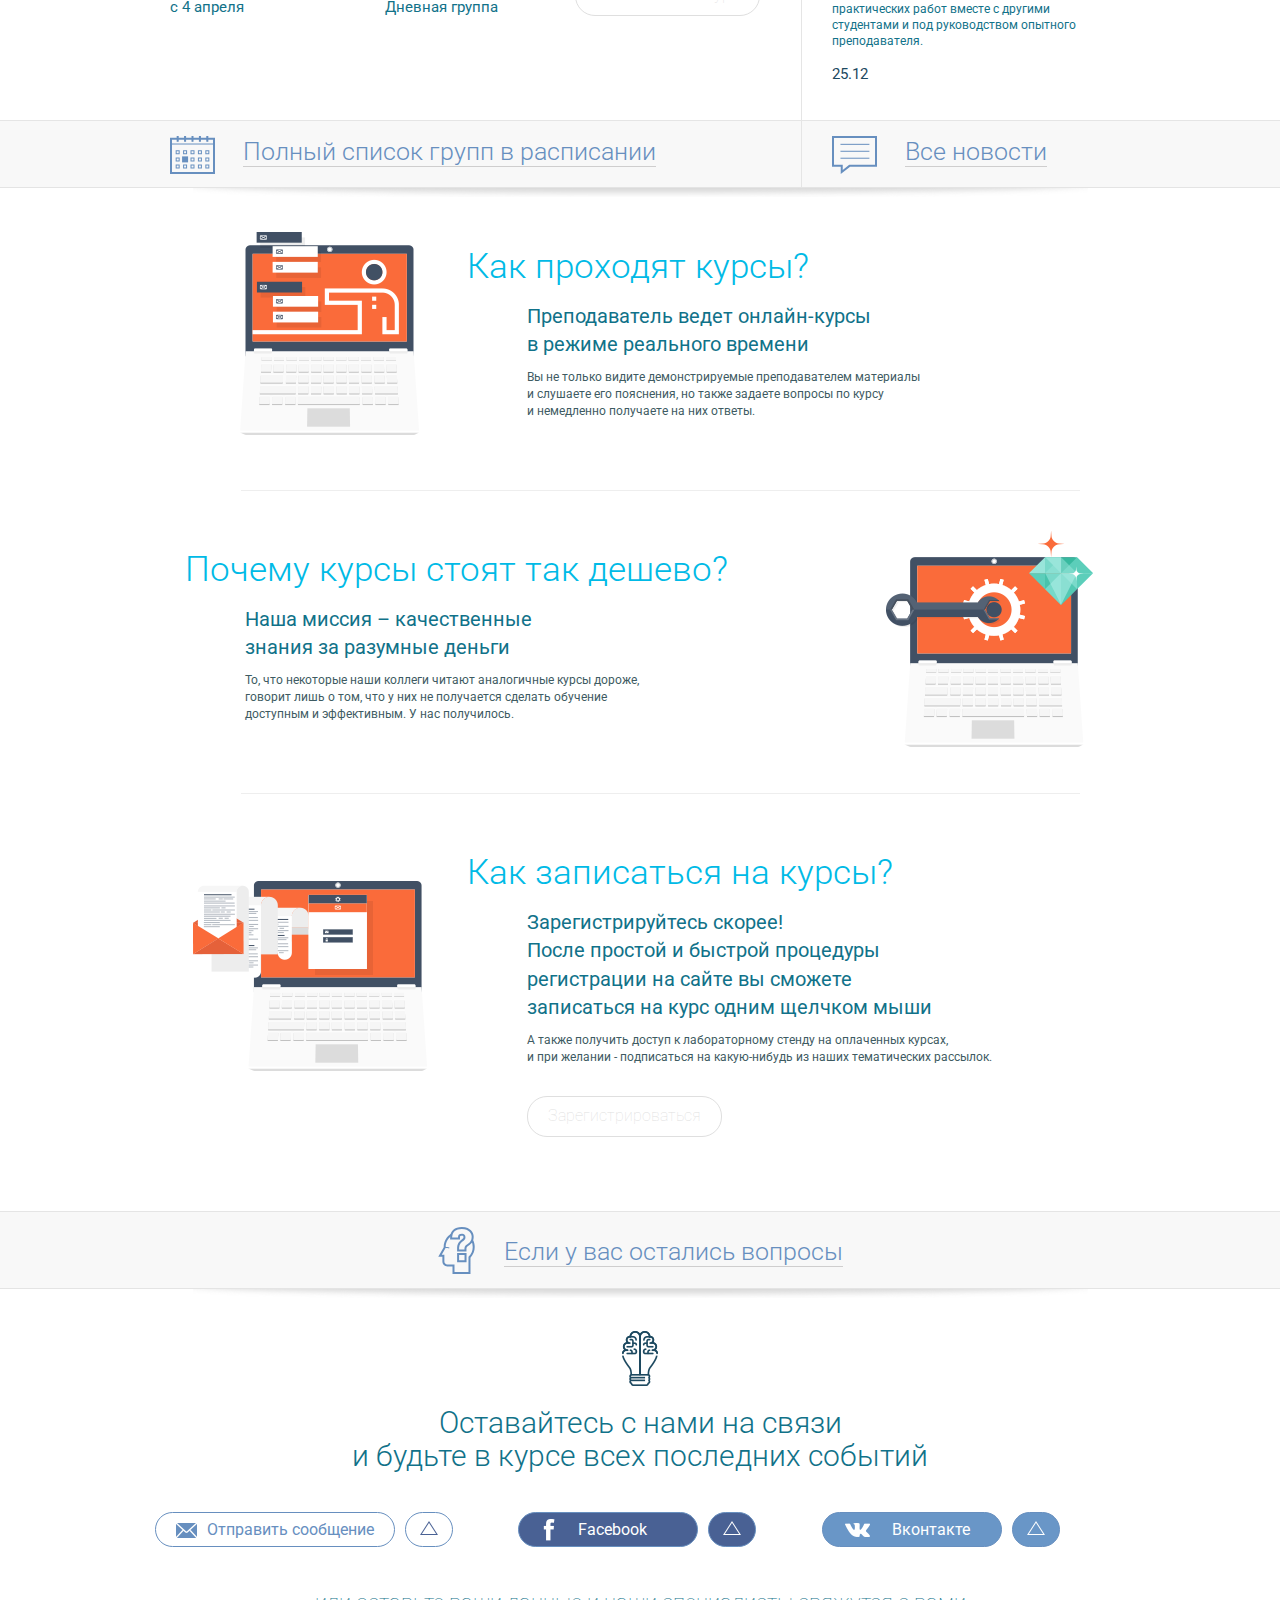
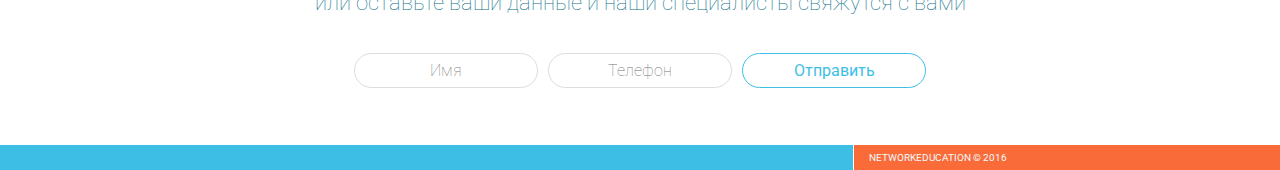
==== commit c29a20d0: "new_page_project 2.5" ====
--- a/index.html
+++ b/index.html
@@ -3,7 +3,8 @@
 <head>
     <meta charset="utf-8">
     <meta http-equiv="X-UA-Compatible" content="IE=edge">
-    <meta name="viewport" content="initial-scale=1, maximum-scale=1, user-scalable=no">
+    <!--<meta name="viewport" content="width=device-width; initial-scale=1">-->
+    <!--<meta name="viewport" content="initial-scale=1, maximum-scale=1, user-scalable=no">-->
     <!-- The above 3 meta tags *must* come first in the head; any other head content must come *after* these tags -->
     <title>NetWork</title>
     <!-- Bootstrap -->
@@ -19,7 +20,7 @@
 <body>
 <div class="header">
     <div class="container">
-        <div class="col-xs-2">
+        <div class="col-xs-2 logo_bl">
             <a href="#" class="logo">
                 <img src="img/logo.png" alt="">
             </a>
@@ -238,8 +239,9 @@
                       </div>
                     </div>
                 </div>
-                <a href="#" class="prof_link">
-                    <div class="prof_link_ico_bl">
+                <div class="prof_link_name_bl">
+                    <a href="#" class="prof_link">
+                        <div class="prof_link_ico_bl">
                          <span class="prof_link_ico">
                         <svg version="1.1" baseProfile="basic" id="Слой_1"
 	 xmlns="http://www.w3.org/2000/svg" xmlns:xlink="http://www.w3.org/1999/xlink" x="0px" y="0px" width="22px" height="22px"
@@ -256,11 +258,17 @@
 	/>
 </svg>
                     </span>
-                    </div>
+                        </div>
                     <span class="prof_link_name">
                         berdillmuhamedova@gmail.com
                     </span>
-                </a>
+                    </a>
+                    <div class="prof_link_option_bl">
+                        <a href="#">Личный кабинет</a>
+                        <a href="#">Настройка учетной записи</a>
+                        <a href="#">Выйти</a>
+                    </div>
+                </div>
             </div>
         </div>
     </div>
--- a/css/style.css
+++ b/css/style.css
@@ -22,6 +22,11 @@
 body {
   font-family: 'Roboto', sans-serif;
   padding-top: 106px;
+  padding-bottom: 25px;
+}
+html {
+  position: relative;
+  min-height: 100%;
 }
 /* Template-specific stuff
  *
@@ -33,6 +38,12 @@
 .navbar-fixed-bottom {
   min-width: 1000px;
 }
+.v-center {
+  display: inline-block;
+  float: none;
+  vertical-align: middle;
+  margin-right: -3px;
+}
 /* Don't let the lead text change font-size. */
 .lead {
   font-size: 16px;
@@ -289,11 +300,15 @@
   margin-left: 18px;
 }
 .logo {
-  margin-top: 10px;
-  display: inline-block;
+  margin-top: 20px;
+  display: inline-block;
+}
+.logo_bl {
+  padding: 0;
 }
 .links_header {
-  width: 210px;
+  width: 190px;
+  padding-left: 15px;
 }
 .links_header li {
   margin-top: 10px;
@@ -309,17 +324,91 @@
 }
 .call_and_prof_name {
   display: inline-block;
-  float: right;
-  width: 207px;
+}
+.prof_link_name_bl {
+  display: inline-block;
+}
+.prof_link_name_bl .prof_link_option_bl {
+  position: absolute;
+  width: 231px;
+  border: 1px solid #ddddde;
+  -webkit-border-radius: 30px;
+  -moz-border-radius: 30px;
+  border-radius: 30px;
+  padding: 20px 0 10px 20px;
+  background-color: #ffffff;
+  z-index: 1;
+  visibility: hidden;
+  -webkit-transform: translateX(-35%);
+  -moz-transform: translateX(-35%);
+  -ms-transform: translateX(-35%);
+  -o-transform: translateX(-35%);
+  transform: translateX(-35%);
+  opacity: 0;
+  -webkit-transition: linear 0.2s;
+  -moz-transition: linear 0.2s;
+  -ms-transition: linear 0.2s;
+  -o-transition: linear 0.2s;
+  transition: linear 0.2s;
+  right: -65px;
+  bottom: -104px;
+  text-align: left;
+}
+.prof_link_name_bl .prof_link_option_bl:after {
+  content: '';
+  position: absolute;
+  right: 83px;
+  bottom: -20px;
+  border: 17px solid transparent;
+  border-bottom: 17px solid #ffffff;
+  top: -34px;
+  height: 0;
+}
+.prof_link_name_bl .prof_link_option_bl:before {
+  content: '';
+  position: absolute;
+  right: 83px;
+  bottom: -20px;
+  border: 17px solid transparent;
+  border-bottom: 17px solid #dddddd;
+  top: -35px;
+  height: 0;
+}
+.prof_link_name_bl .prof_link_option_bl a {
+  display: block;
+  line-height: normal;
+  color: #678fbf;
+  text-decoration: underline;
+  margin-bottom: 10px;
+}
+.prof_link_name_bl .prof_link_option_bl a:hover {
+  text-decoration: none;
+  color: #bcbcbd;
+}
+.prof_link_name_bl .prof_link_option_bl p {
+  font-size: 15px;
+  color: #117289;
+  font-weight: 100;
+}
+.prof_link_name_bl:hover {
+  color: #e7e7e7;
+}
+.prof_link_name_bl:hover .prof_link_name {
+  color: #e7e7e7;
+  border-color: transparent;
+}
+.prof_link_name_bl:hover .prof_link_option_bl {
+  visibility: visible;
+  opacity: 1;
+  bottom: -117px;
 }
 .prof_link {
-  float: right;
+  float: left;
   margin-top: 14px;
-  width: 70%;
+  width: 130px;
   text-align: center;
   margin-left: -1px;
   /* left: 4px; */
-  margin-right: -10px;
   position: relative;
   white-space: nowrap;
   overflow: hidden;
@@ -369,13 +458,6 @@
   text-overflow: ellipsis;
   width: 100%;
   border-bottom: 2px solid #e7e7e7;
-}
-.prof_link:hover {
-  color: #e7e7e7;
-}
-.prof_link:hover .prof_link_name {
-  color: #e7e7e7;
-  border-color: transparent;
 }
 .call_btn {
   border: none;
@@ -423,7 +505,7 @@
   -ms-transition: linear 0.2s ;
   -o-transition: linear 0.2s ;
   transition: linear 0.2s ;
-  right: -190px;
+  right: -161px;
   bottom: -70px;
 }
 .call_back__data:after {
@@ -488,8 +570,8 @@
   padding: 0 5px;
 }
 .phone_bl {
-  float: left;
   margin-top: 16px;
+  display: inline-block;
 }
 .phone_bl:hover .call_btn svg .circle_phone {
   fill: #00b9e9;
@@ -503,7 +585,7 @@
 .phone_bl:hover .call_back__data {
   visibility: visible;
   opacity: 1;
-  bottom: -101px;
+  bottom: -103px;
 }
 .btn_form {
   border: 1px solid #3dbfe5;
@@ -547,6 +629,15 @@
   text-transform: uppercase;
   text-decoration: underline;
 }
+.title_page {
+  color: #678fbf;
+  font-size: 30px;
+  margin: 10px 0 18px;
+}
+.title_page .ico_title {
+  margin: -3px 20px 0px 0;
+  float: left;
+}
 .info_name_courses {
   color: #117289;
   font-size: 22px;
@@ -585,6 +676,27 @@
   background-color: #3dbfe5;
   border-color: #3dbfe5;
 }
+.btn_set_act {
+  background-color: transparent;
+  -webkit-border-radius: 20px;
+  -moz-border-radius: 20px;
+  border-radius: 20px;
+  font-weight: 100;
+  font-size: 16px;
+  padding: 6px 20px 5px;
+  color: #678fbf;
+  border: 1px solid #678fbf;
+}
+.btn_set_act:hover {
+  color: #3dbfe5;
+  border-color: #3dbfe5;
+}
+.btn_set_act:active,
+.btn_set_act:focus {
+  color: #ffffff;
+  background-color: #3dbfe5;
+  border-color: #3dbfe5;
+}
 .kurs_bl {
   border-bottom: 1px solid #e5e5e5;
   padding-bottom: 35px;
@@ -617,6 +729,11 @@
 .blogs_bl {
   padding-bottom: 35px;
   padding-top: 35px;
+  -webkit-transition: none;
+  -moz-transition: none;
+  -ms-transition: none;
+  -o-transition: none;
+  transition: none;
 }
 .blogs_bl .title_name_courses {
   font-weight: 300;
@@ -626,6 +743,9 @@
   color: #117289;
   line-height: 16px;
   margin: 10px 0 15px;
+}
+.blogs_bl.affix {
+  top: 100px;
 }
 .date_blogs {
   font-size: 15px;
@@ -933,6 +1053,29 @@
   background-color: #4870c7;
 }
 .vk_btn .soc_message_bl {
+  width: 260px;
+  right: -112px;
+}
+.google_btn .soc_btn {
+  width: 180px;
+  background-color: #1fa5fb;
+  color: #ffffff;
+  border: none;
+}
+.google_btn .soc_btn:hover {
+  background-color: #4870c7;
+}
+.google_btn .soc_btn img {
+  float: left;
+  margin-top: 4px;
+}
+.google_btn .arrow_option {
+  background-color: #6996c7;
+}
+.google_btn .arrow_option:hover {
+  background-color: #4870c7;
+}
+.google_btn .soc_message_bl {
   width: 260px;
   right: -112px;
 }
@@ -1035,6 +1178,9 @@
   font-weight: 100;
 }
 .footer {
+  position: absolute;
+  bottom: 0;
+  width: 100%;
   min-height: 25px;
 }
 .footer_blue_left {
@@ -1053,3 +1199,637 @@
   text-transform: uppercase;
   line-height: 25px;
 }
+.content_tabs_lk {
+  padding-top: 38px;
+  border-bottom: 1px solid #e5e5e5;
+  padding-bottom: 40px;
+}
+.content_tabs_lk:last-child {
+  border-bottom: 1px solid transparent;
+}
+.content_tabs_lk.inbox_tab .inbox_bl_inf {
+  margin-bottom: 20px;
+}
+.content_tabs_lk_double {
+  padding-top: 0;
+  padding-bottom: 0;
+}
+.content_tabs_lk_double .blogs_bl:first-child {
+  padding-left: 0;
+}
+.content_tabs_lk_double .blogs_bl:last-child {
+  padding-left: 70px;
+  padding-bottom: 39px;
+}
+.txt_login p,
+.txt_login span {
+  font-size: 14px;
+  color: #117289;
+}
+.title_tabs h4,
+.title_tabs h3,
+.title_tabs h2,
+.title_tabs h1,
+.title_tabs span,
+.title_tabs p {
+  color: #117289;
+  font-size: 22px;
+  margin-bottom: 40px;
+}
+.title_login_pg h4,
+.title_login_pg h3,
+.title_login_pg h2,
+.title_login_pg h1,
+.title_login_pg span,
+.title_login_pg p {
+  color: #117289;
+  font-size: 30px;
+  margin-bottom: 25px;
+}
+.checkbox_login label {
+  margin-top: 24px;
+  font-weight: 300;
+}
+.link_log_reg {
+  margin-top: 40px;
+}
+.link_log_reg a {
+  color: #678fbf;
+  font-size: 15px;
+  border-bottom: 2px solid #e7e7e7;
+  margin-right: 50px;
+  text-decoration: none!important;
+}
+.link_log_reg a:hover {
+  color: #e7e7e7;
+  border-color: transparent;
+}
+.date_tabs p {
+  color: #117289;
+  font-size: 16px;
+  line-height: 25px;
+}
+.name_link_theme {
+  margin-bottom: 10px;
+}
+.name_link_theme a {
+  color: #678fbf;
+  font-size: 18px;
+  text-decoration: underline;
+}
+.tabs_lk .tab-content {
+  position: relative;
+}
+.tabs_lk .tab-content:after {
+  content: "";
+  position: absolute;
+  bottom: -10px;
+  background: url(../img/shadow_bottom.png) no-repeat left;
+  left: 0;
+  right: 0;
+  margin: 0 auto;
+  width: 895px;
+  height: 11px;
+  background-size: 100% 84%;
+}
+.tabs_lk .btn_reader_tabs .btn {
+  margin-top: -10px;
+}
+.tabs_lk .btn {
+  margin-right: 23px;
+  padding: 6px 20px;
+}
+.tabs_lk .subtitle_tabs p {
+  color: #dfdfdf;
+  font-size: 16px;
+}
+.name_soc_port {
+  color: #dfdfdf;
+  font-size: 16px;
+}
+.name_soc_prof {
+  color: #678fbf;
+  font-size: 13px;
+}
+.tabs_link_bl {
+  background-color: #f7f5f4;
+  position: relative;
+  width: 100%;
+  padding-top: 12px;
+  border-bottom: 1px solid #e5e5e5;
+}
+.tabs_link_bl:before {
+  content: "";
+  position: absolute;
+  top: -1px;
+  background: url(../img/shadow_bottom.png) no-repeat left;
+  left: 0;
+  right: 0;
+  margin: 0 auto;
+  width: 895px;
+  height: 11px;
+  background-size: 100% 84%;
+}
+.tabs_link_bl ul {
+  border-bottom: 0;
+}
+.tabs_link_bl ul li {
+  margin-right: 67px;
+  border-bottom: 1px solid #e5e5e5;
+}
+.tabs_link_bl ul li.active {
+  border-bottom: 1px solid #ffffff;
+}
+.tabs_link_bl ul li.active a {
+  border-bottom-left-radius: 0;
+  border-bottom-right-radius: 0;
+}
+.tabs_link_bl ul li.active a .tabs_link_name {
+  border-bottom: 2px solid transparent;
+  color: #009ee0;
+}
+.tabs_link_bl ul li.active a .tabs_link_ico svg path,
+.tabs_link_bl ul li.active a .tabs_link_ico svg polygon,
+.tabs_link_bl ul li.active a .tabs_link_ico svg rect {
+  fill: #009ee0;
+}
+.tabs_link_bl ul li.active a:hover .tabs_link_name,
+.tabs_link_bl ul li.active a:focus .tabs_link_name,
+.tabs_link_bl ul li.active a:active .tabs_link_name {
+  color: #009ee0;
+}
+.tabs_link_bl ul li.active a:hover .tabs_link_ico svg path,
+.tabs_link_bl ul li.active a:focus .tabs_link_ico svg path,
+.tabs_link_bl ul li.active a:active .tabs_link_ico svg path,
+.tabs_link_bl ul li.active a:hover .tabs_link_ico svg polygon,
+.tabs_link_bl ul li.active a:focus .tabs_link_ico svg polygon,
+.tabs_link_bl ul li.active a:active .tabs_link_ico svg polygon,
+.tabs_link_bl ul li.active a:hover .tabs_link_ico svg rect,
+.tabs_link_bl ul li.active a:focus .tabs_link_ico svg rect,
+.tabs_link_bl ul li.active a:active .tabs_link_ico svg rect {
+  fill: #009ee0;
+}
+.tabs_link_bl ul li a {
+  border-color: transparent!important;
+  padding: 17px 35px 9px 15px;
+  background-color: #fbfaf9;
+  border-top-left-radius: 20px;
+  border-top-right-radius: 20px;
+}
+.tabs_link_bl ul li a:hover,
+.tabs_link_bl ul li a:focus {
+  background-color: #ffffff;
+}
+.tabs_link_bl ul li a:hover .tabs_link_name,
+.tabs_link_bl ul li a:focus .tabs_link_name {
+  color: #bcbcbd;
+  border-bottom: 2px solid transparent;
+}
+.tabs_link_bl ul li a:hover .tabs_link_ico svg path,
+.tabs_link_bl ul li a:focus .tabs_link_ico svg path,
+.tabs_link_bl ul li a:hover .tabs_link_ico svg polygon,
+.tabs_link_bl ul li a:focus .tabs_link_ico svg polygon,
+.tabs_link_bl ul li a:hover .tabs_link_ico svg rect,
+.tabs_link_bl ul li a:focus .tabs_link_ico svg rect {
+  fill: #bcbcbd;
+}
+.tabs_link_bl ul li a .tabs_link_ico {
+  display: inline-block;
+  margin: -4px 18px 0 0;
+  float: left;
+}
+.tabs_link_bl ul li a .tabs_link_name {
+  border-bottom: 2px solid #e7e7e7;
+}
+.tabs_link_name {
+  color: #678fbf;
+  font-size: 22px;
+  border-bottom: 2px solid transparent;
+}
+.table_set {
+  margin-bottom: 15px;
+}
+.table_set thead tr th {
+  color: #dfdfdf;
+  font-size: 15px;
+  font-family: "Roboto", sans-serif;
+  font-weight: normal;
+  padding-bottom: 15px;
+}
+.table_set thead tr th:first-child {
+  padding-left: 60px;
+  width: 35%;
+}
+.table_set tbody tr td {
+  font-size: 13px;
+  color: #117289;
+}
+.table_set tbody tr td + td {
+  padding-top: 15px;
+  padding-bottom: 5px;
+  vertical-align: top;
+}
+.soc_prof_login {
+  margin-top: 20px;
+}
+.soc_prof_login .soc_btn {
+  margin-left: 0;
+  margin-right: 30px;
+}
+.registr_content .form_input,
+.registr_content .btn_set_act {
+  width: 85%;
+  margin-bottom: 10px;
+}
+.registr_content p,
+.registr_content span {
+  font-size: 22px;
+  color: #117289;
+}
+/* Base for label styling */
+[type="checkbox"]:not(:checked),
+[type="checkbox"]:checked {
+  position: absolute;
+  left: -9999px;
+}
+[type="checkbox"]:not(:checked) + label,
+[type="checkbox"]:checked + label {
+  position: relative;
+  padding-left: 60px;
+  cursor: pointer;
+  color: #678fbf;
+  font-size: 15px;
+  padding-top: 5px;
+}
+/* checkbox aspect */
+[type="checkbox"]:not(:checked) + label:before,
+[type="checkbox"]:checked + label:before {
+  content: '';
+  position: absolute;
+  left: 0;
+  top: 2px;
+  width: 25px;
+  height: 25px;
+  border: 1px solid #3dbfe5;
+  background: #ffffff;
+  border-radius: 4px;
+  box-shadow: none;
+}
+/* checked mark aspect */
+[type="checkbox"]:not(:checked) + label:after,
+[type="checkbox"]:checked + label:after {
+  content: '✔';
+  position: absolute;
+  top: 4px;
+  left: 2px;
+  font-size: 27px;
+  line-height: 0.8;
+  color: #3dbfe5;
+  transition: all .2s;
+}
+/* checked mark aspect changes */
+[type="checkbox"]:not(:checked) + label:after {
+  opacity: 0;
+  transform: scale(0);
+}
+[type="checkbox"]:checked + label:after {
+  opacity: 1;
+  transform: scale(1);
+}
+/* disabled checkbox */
+[type="checkbox"]:disabled:not(:checked) + label:before,
+[type="checkbox"]:disabled:checked + label:before {
+  box-shadow: none;
+  border-color: #bbb;
+  background-color: #ddd;
+}
+[type="checkbox"]:disabled:checked + label:after {
+  color: #999;
+}
+[type="checkbox"]:disabled + label {
+  color: #aaa;
+}
+/* accessibility */
+[type="checkbox"]:checked:focus + label:before,
+[type="checkbox"]:not(:checked):focus + label:before {
+  border: 1px dotted blue;
+}
+/* hover style just for information */
+label:hover:before {
+  border: 1px solid #4778d9!important;
+}
+.sked_info_bl {
+  background-color: #3dbfe5;
+  padding: 18px 0 16px;
+}
+.sked_info_bl_dop {
+  padding: 10px 0;
+}
+.sked_info_bl .price_btn {
+  font-size: 33px;
+  color: #ffffff;
+  font-weight: 300;
+}
+.sked_info_bl .price_btn span {
+  font-weight: 300;
+}
+.sked_info_bl .more_sale {
+  color: #ffffff;
+  font-size: 12px;
+}
+.sked_info_bl .btn_set_act {
+  border-color: #ffffff;
+  background-color: #ffffff;
+  color: #3dbfe5;
+  text-decoration: none!important;
+}
+.sked_info_bl .btn_set_act:hover {
+  color: #678fbf;
+  border-color: #678fbf;
+}
+.sked_info_bl .btn {
+  margin-right: 6px;
+  padding: 6px 20px;
+  font-size: 16px;
+  color: #ffffff;
+}
+.sked_info_bl .btn:hover,
+.sked_info_bl .btn:active,
+.sked_info_bl .btn:focus {
+  background-color: #23aad1;
+  border-color: #ffffff;
+}
+.sked_info_bl .btn:last-child {
+  margin-right: 0;
+}
+.sked_info_bl img {
+  float: left;
+  margin-right: 35px;
+}
+.sked_info_bl .info_txt {
+  padding-top: 6px;
+}
+.sked_info_bl .info_txt p,
+.sked_info_bl .info_txt span,
+.sked_info_bl .info_txt div {
+  color: #ffffff;
+  font-size: 15px;
+  line-height: 20px;
+}
+.list_sked {
+  padding-bottom: 80px;
+}
+.list_sked ul {
+  list-style: none;
+  padding: 0;
+}
+.list_sked ul li .links_list {
+  padding: 15px 0;
+  border-bottom: 1px solid #e5e5e5;
+}
+.list_sked ul li .links_list:hover {
+  background-color: #fbfaf9;
+}
+.list_sked ul li .links_list.inbox_tab .inbox_bl_inf {
+  margin-bottom: 20px;
+}
+.list_sked ul li .links_list_double {
+  padding-top: 0;
+  padding-bottom: 0;
+}
+.list_sked ul li .links_list_double .blogs_bl:first-child {
+  padding-left: 0;
+}
+.list_sked ul li .links_list_double .blogs_bl:last-child {
+  padding-left: 70px;
+  padding-bottom: 39px;
+}
+.list_sked ul li .links_list .name_occupat {
+  color: #678fbf;
+  font-size: 18px;
+}
+.list_sked ul li .links_list .name_occupat a,
+.list_sked ul li .links_list .name_occupat span,
+.list_sked ul li .links_list .name_occupat p {
+  line-height: 21px;
+  float: left;
+  text-decoration: underline;
+}
+.list_sked ul li .links_list .nearest_courses {
+  font-size: 12px;
+  margin-bottom: 0;
+}
+.list_sked ul li .links_list .sale_icon {
+  background: url(../img/plash_sale.png) no-repeat;
+  height: 50px;
+  width: 50px;
+  color: #ffffff;
+  font-size: 17px;
+  display: inline-block;
+  line-height: 49px;
+  text-align: center;
+  margin-top: -4px;
+}
+.list_sked ul li .links_list .btn_set_act {
+  width: 100%;
+  display: block;
+  text-decoration: none!important;
+  padding: 3px 20px;
+  border-color: #e6e6e6;
+  margin-top: 3px;
+  background-color: #ffffff;
+}
+.list_sked ul li .links_list .btn_set_act:hover {
+  border-color: #3dbfe5;
+  background-color: #ffffff;
+}
+.list_sked ul li .links_list .btn_set_act:hover .txt_btn {
+  color: #3dbfe5;
+}
+.list_sked ul li .links_list .btn_set_act:active,
+.list_sked ul li .links_list .btn_set_act:focus {
+  background-color: #3dbfe5;
+  -webkit-transition: 0s all;
+  -moz-transition: 0s all;
+  -ms-transition: 0s all;
+  -o-transition: 0s all;
+  transition: 0s all;
+}
+.list_sked ul li .links_list .btn_set_act:active .price_btn,
+.list_sked ul li .links_list .btn_set_act:focus .price_btn {
+  color: #ffffff;
+}
+.list_sked ul li .links_list .btn_set_act:active .txt_btn,
+.list_sked ul li .links_list .btn_set_act:focus .txt_btn {
+  color: #ffffff;
+}
+.list_sked ul li .links_list .btn_set_act .price_btn {
+  color: #117289;
+  font-size: 20px;
+  text-transform: uppercase;
+}
+.list_sked ul li .links_list .btn_set_act .price_btn span {
+  -webkit-transition: 0s all;
+  -moz-transition: 0s all;
+  -ms-transition: 0s all;
+  -o-transition: 0s all;
+  transition: 0s all;
+}
+.list_sked ul li .links_list .btn_set_act .txt_btn {
+  float: right;
+  font-size: 16px;
+  color: #adadad;
+  margin-top: 3px;
+}
+.popover.bottom > .arrow {
+  margin-left: -11px;
+  right: 141px;
+  bottom: -20px;
+  border: 17px solid transparent;
+  border-bottom: 17px solid #adadad;
+  border-top: 0;
+  top: -17px;
+  height: 0;
+}
+.popover.bottom > .arrow:after {
+  top: 1px;
+  margin-left: -16px;
+  content: " ";
+  border-top-width: 0;
+  border-bottom-color: #ffffff;
+  border: 16px solid transparent;
+  border-bottom: 16px solid #ffffff;
+  border-top: 0;
+}
+.popover {
+  max-width: 630px;
+  -webkit-box-shadow: none;
+  -moz-box-shadow: none;
+  box-shadow: none;
+  border: 1px solid #adadad;
+  -webkit-border-radius: 30px;
+  -moz-border-radius: 30px;
+  border-radius: 30px;
+  padding: 20px;
+  font-family: 'Roboto', sans-serif;
+}
+.popover .popover-content {
+  font-size: 15px;
+  color: #adadad;
+  line-height: 17px;
+  padding: 0;
+}
+.popover.bottom {
+  margin-top: 19px;
+  margin-left: -6px;
+}
+.quest_btn {
+  height: 20px;
+  width: 21px;
+  border-radius: 50%;
+  display: inline-block;
+  padding: 0;
+  background-color: #bcbcbd;
+  color: #ffffff;
+  text-align: center;
+  margin-left: 5px;
+  font-style: inherit;
+  font-size: 14px;
+  float: right;
+  margin-top: -1px;
+  position: relative;
+  cursor: pointer;
+}
+.sale_icon {
+  background: url(../img/plash_sale.png) no-repeat;
+  height: 50px;
+  width: 50px;
+  color: #ffffff;
+  font-size: 17px;
+  display: inline-block;
+  line-height: 49px;
+  text-align: center;
+  margin-top: -4px;
+}
+.sked_content .kurs_bl .title_name_courses {
+  text-decoration: none;
+  font-size: 30px;
+  color: #117289;
+  font-weight: 300;
+  text-transform: inherit;
+}
+.sked_content .kurs_bl p.title_name_courses,
+.sked_content .kurs_bl span.title_name_courses {
+  border-bottom: none;
+}
+.sked_content .kurs_bl p.title_name_courses:hover,
+.sked_content .kurs_bl span.title_name_courses:hover {
+  border-bottom: none;
+}
+.sked_content .kurs_bl .info_name_courses {
+  font-size: 14px;
+}
+.list_kurs ul {
+  padding-left: 15px;
+  list-style-type: decimal;
+}
+.list_kurs ul li {
+  color: #117289;
+  margin-bottom: 20px;
+}
+.list_kurs ul li p {
+  font-size: 14px;
+  color: #117289;
+  margin: 0;
+}
+.list_kurs ul li ul {
+  list-style-type: initial;
+  padding-left: 45px;
+}
+.list_kurs ul li ul li {
+  color: #3e5b62;
+  margin-bottom: 0;
+}
+.list_kurs ul li ul li p {
+  color: #3e5b62;
+  font-size: 12px;
+  margin-left: -6px;
+}
+.title_schedule {
+  font-size: 12px;
+  color: #adadad;
+  margin-bottom: 5px;
+}
+.list_day_schedul {
+  padding-left: 15px;
+}
+.list_day_schedul li {
+  color: #117289;
+  font-size: 12px;
+  margin-bottom: 4px;
+}
+.list_day_schedul li .day_num {
+  color: #117289;
+  font-size: 15px;
+  margin-left: -3px;
+}
+.list_day_schedul li .day {
+  color: #adadad;
+  font-size: 15px;
+}
+.list_day_schedul li .day:after {
+  content: ")";
+}
+.list_day_schedul li .day:before {
+  content: "(";
+}
+.time_kusr {
+  font-size: 15px;
+  color: #117289;
+}
+.punkt_schedule {
+  margin-bottom: 15px;
+}
+.punkt_schedule .quest_btn {
+  float: none;
+}
